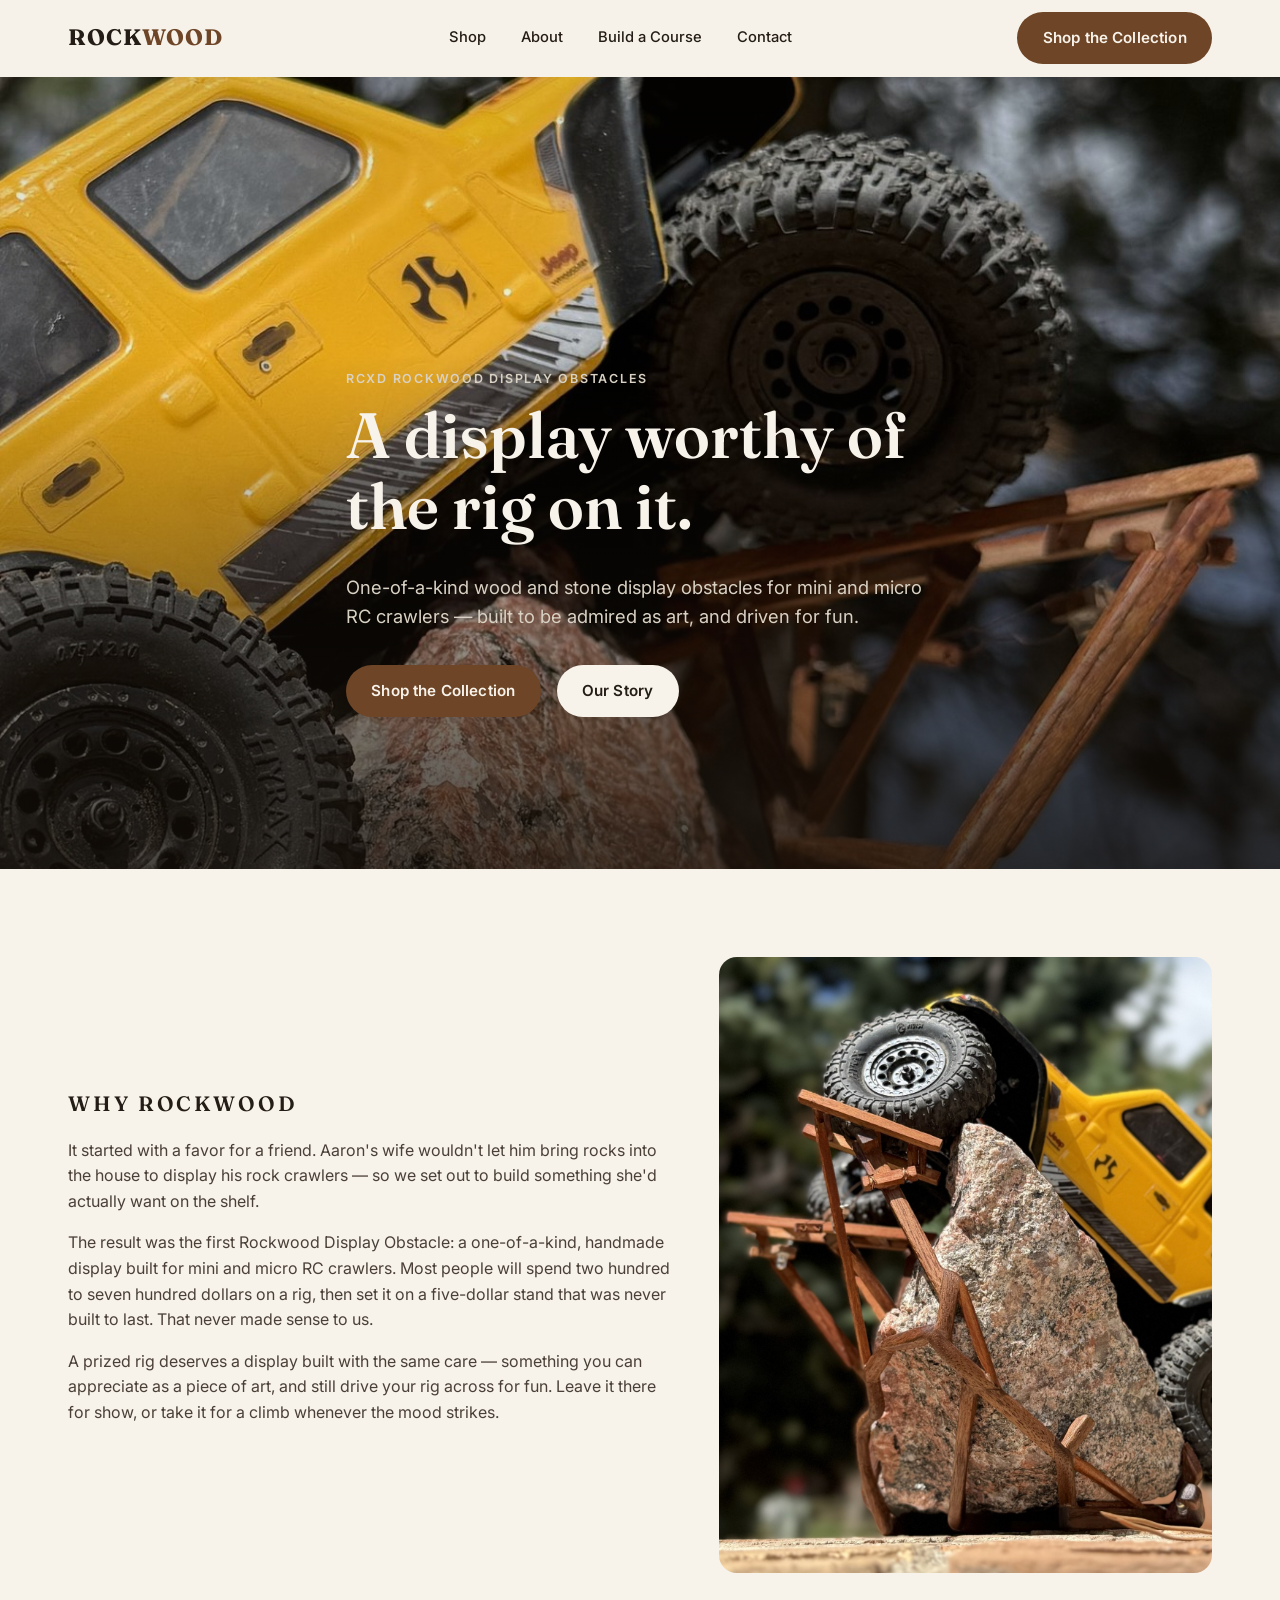
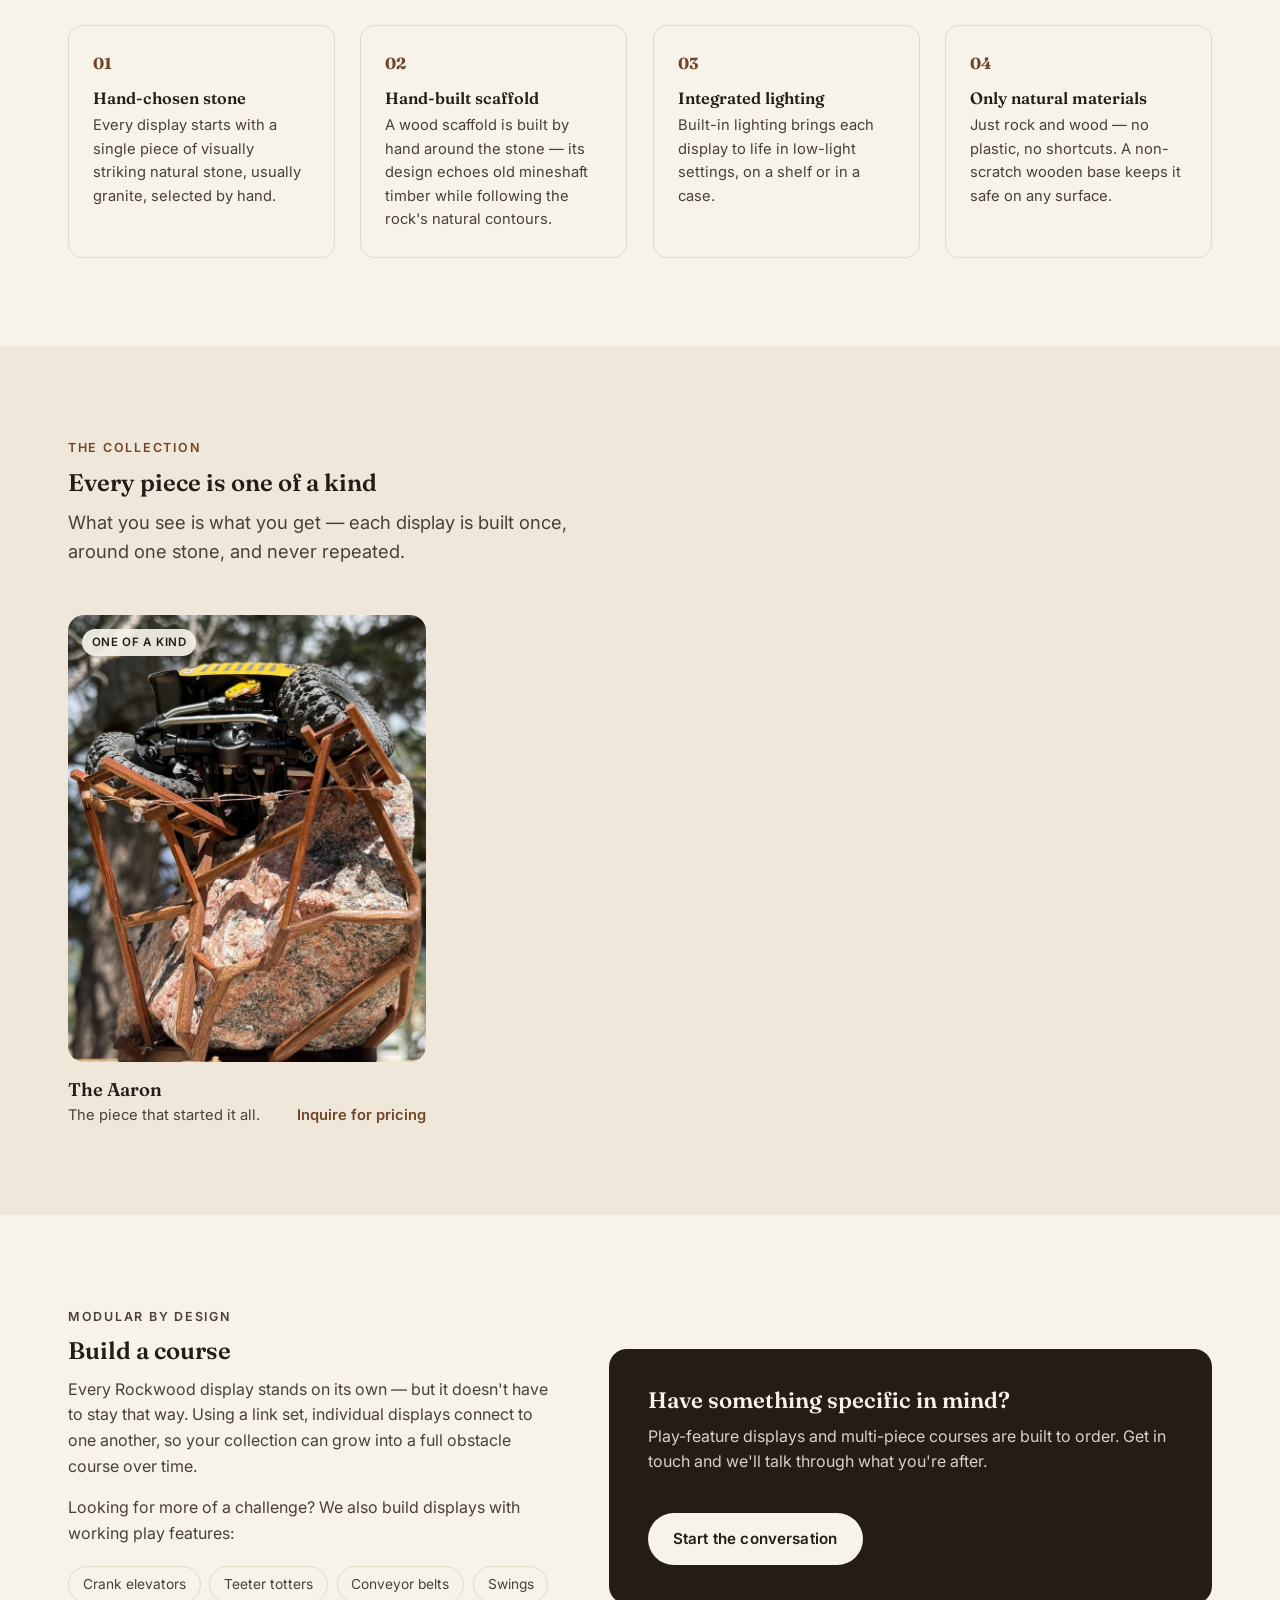
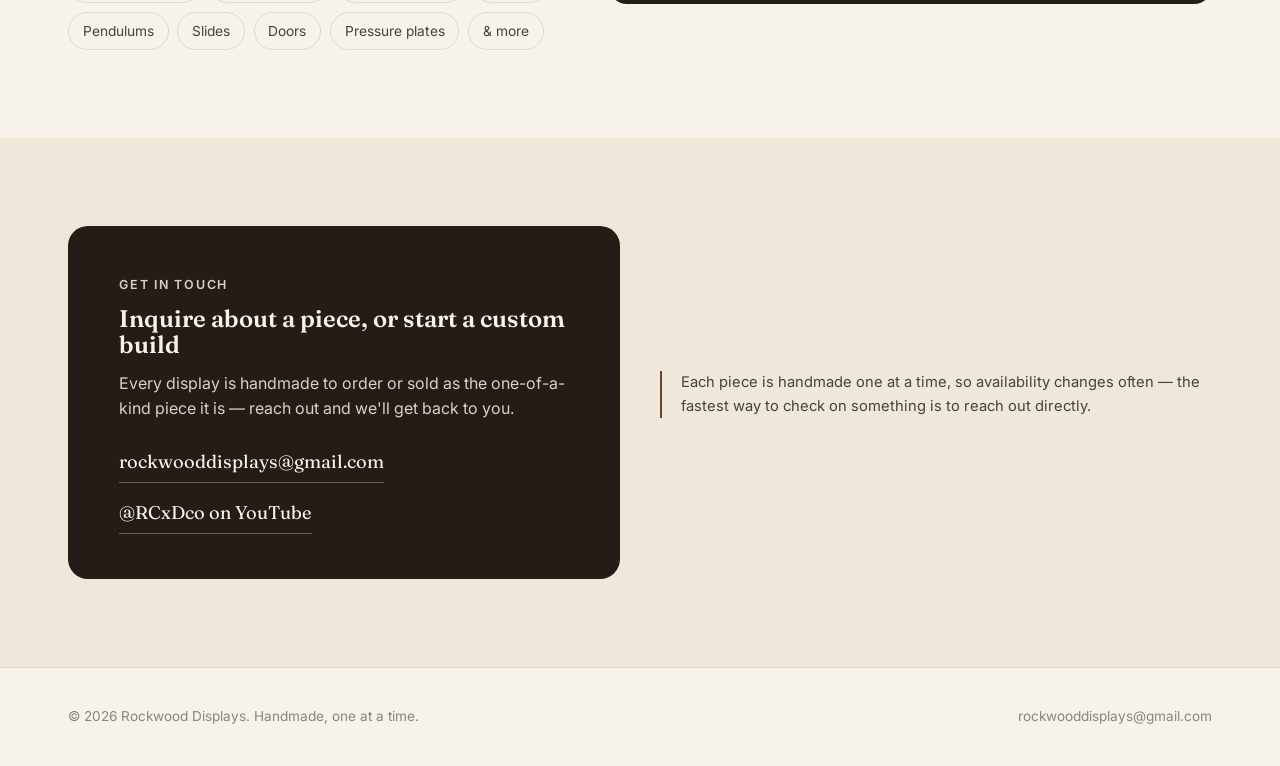
==== index.html @ 47c2f354 "Update contact email to rockwooddisplays@gmail.com" ====
<!doctype html>
<html lang="en">
<head>
<meta charset="UTF-8">
<meta name="viewport" content="width=device-width, initial-scale=1">
<title>Rockwood Displays — Handmade Display Obstacles for RC Crawlers</title>
<meta name="description" content="One-of-a-kind, handmade wood-and-stone display obstacles for mini and micro RC crawlers. Built to be admired as art, and driven for fun.">

<link rel="icon" href="images/favicon-32.png" sizes="32x32">
<link rel="apple-touch-icon" href="images/apple-touch-icon.png">

<link rel="preconnect" href="https://fonts.googleapis.com">
<link rel="preconnect" href="https://fonts.gstatic.com" crossorigin>
<link href="https://fonts.googleapis.com/css2?family=Fraunces:ital,opsz,wght@0,9..144,500;0,9..144,600;0,9..144,700;1,9..144,500&family=Inter:wght@400;500;600&display=swap" rel="stylesheet">

<link rel="stylesheet" href="css/styles.css">

<meta property="og:title" content="Rockwood Displays">
<meta property="og:description" content="Handmade, one-of-a-kind display obstacles for mini and micro RC crawlers.">
<meta property="og:image" content="images/products/the-aaron/the-aaron-01.jpg">
<meta property="og:type" content="website">
</head>
<body>

<header class="site-header">
  <div class="wrap nav">
    <a class="logo" href="index.html">ROCK<span>WOOD</span></a>
    <nav>
      <ul class="nav-links">
        <li><a href="#shop">Shop</a></li>
        <li><a href="#about">About</a></li>
        <li><a href="#course">Build a Course</a></li>
        <li><a href="#contact">Contact</a></li>
      </ul>
    </nav>
    <a class="btn btn-primary nav-cta" href="#shop">Shop the Collection</a>
    <button class="nav-toggle" aria-label="Toggle menu" aria-expanded="false">
      <svg width="24" height="24" viewBox="0 0 24 24" fill="none" stroke="currentColor" stroke-width="2" stroke-linecap="round"><line x1="3" y1="6" x2="21" y2="6"/><line x1="3" y1="12" x2="21" y2="12"/><line x1="3" y1="18" x2="21" y2="18"/></svg>
    </button>
  </div>
</header>

<main>

  <!-- ================= HERO ================= -->
  <section class="hero">
    <div class="hero-media">
      <img src="images/products/the-aaron/the-aaron-02.jpg" alt="A Rockwood display: a hand-built wooden scaffold set around natural stone, with an RC crawler climbing across it">
    </div>
    <div class="hero-content wrap">
      <p class="eyebrow">RCxD Rockwood Display Obstacles</p>
      <h1>A display worthy of the rig on it.</h1>
      <p class="lede">One-of-a-kind wood and stone display obstacles for mini and micro RC crawlers — built to be admired as art, and driven for fun.</p>
      <div class="hero-actions">
        <a class="btn btn-primary" href="#shop">Shop the Collection</a>
        <a class="btn btn-light" href="#about">Our Story</a>
      </div>
    </div>
  </section>

  <!-- ================= ABOUT ================= -->
  <section id="about">
    <div class="wrap">
      <div class="about-grid">
        <div class="about-copy">
          <p class="eyebrow">Why Rockwood</p>
          <p>It started with a favor for a friend. Aaron's wife wouldn't let him bring rocks into the house to display his rock crawlers — so we set out to build something she'd actually want on the shelf.</p>
          <p>The result was the first Rockwood Display Obstacle: a one-of-a-kind, handmade display built for mini and micro RC crawlers. Most people will spend two hundred to seven hundred dollars on a rig, then set it on a five-dollar stand that was never built to last. That never made sense to us.</p>
          <p>A prized rig deserves a display built with the same care — something you can appreciate as a piece of art, and still drive your rig across for fun. Leave it there for show, or take it for a climb whenever the mood strikes.</p>
        </div>
        <div class="about-media">
          <img src="images/products/the-aaron/the-aaron-03.jpg" alt="Close detail of a Rockwood display's hand-built wooden scaffold around a natural granite stone">
        </div>
      </div>

      <div class="features">
        <div class="feature-card">
          <div class="num">01</div>
          <h4>Hand-chosen stone</h4>
          <p>Every display starts with a single piece of visually striking natural stone, usually granite, selected by hand.</p>
        </div>
        <div class="feature-card">
          <div class="num">02</div>
          <h4>Hand-built scaffold</h4>
          <p>A wood scaffold is built by hand around the stone — its design echoes old mineshaft timber while following the rock's natural contours.</p>
        </div>
        <div class="feature-card">
          <div class="num">03</div>
          <h4>Integrated lighting</h4>
          <p>Built-in lighting brings each display to life in low-light settings, on a shelf or in a case.</p>
        </div>
        <div class="feature-card">
          <div class="num">04</div>
          <h4>Only natural materials</h4>
          <p>Just rock and wood — no plastic, no shortcuts. A non-scratch wooden base keeps it safe on any surface.</p>
        </div>
      </div>
    </div>
  </section>

  <!-- ================= SHOP ================= -->
  <section id="shop" class="section-alt">
    <div class="wrap">
      <div class="section-head">
        <p class="eyebrow">The Collection</p>
        <h2>Every piece is one of a kind</h2>
        <p class="lede">What you see is what you get — each display is built once, around one stone, and never repeated.</p>
      </div>
      <div class="shop-grid" data-shop-grid>
        <!-- rendered by js/main.js from js/products.js -->
      </div>
    </div>
  </section>

  <!-- ================= BUILD A COURSE ================= -->
  <section id="course">
    <div class="wrap">
      <div class="course">
        <div class="course-copy">
          <p class="eyebrow">Modular by Design</p>
          <h2>Build a course</h2>
          <p>Every Rockwood display stands on its own — but it doesn't have to stay that way. Using a link set, individual displays connect to one another, so your collection can grow into a full obstacle course over time.</p>
          <p>Looking for more of a challenge? We also build displays with working play features:</p>
          <ul class="playfeatures-list">
            <li>Crank elevators</li>
            <li>Teeter totters</li>
            <li>Conveyor belts</li>
            <li>Swings</li>
            <li>Pendulums</li>
            <li>Slides</li>
            <li>Doors</li>
            <li>Pressure plates</li>
            <li>&amp; more</li>
          </ul>
        </div>
        <div class="course-card">
          <h3>Have something specific in mind?</h3>
          <p>Play-feature displays and multi-piece courses are built to order. Get in touch and we'll talk through what you're after.</p>
          <a class="btn btn-light" style="margin-top:1.4rem;" href="#contact">Start the conversation</a>
        </div>
      </div>
    </div>
  </section>

  <!-- ================= CONTACT ================= -->
  <section id="contact" class="section-alt">
    <div class="wrap">
      <div class="contact">
        <div class="contact-panel">
          <p class="eyebrow" style="color:var(--stone-light);">Get in Touch</p>
          <h2>Inquire about a piece, or start a custom build</h2>
          <p>Every display is handmade to order or sold as the one-of-a-kind piece it is — reach out and we'll get back to you.</p>
          <div class="contact-links">
            <a href="mailto:rockwooddisplays@gmail.com">rockwooddisplays@gmail.com</a>
            <a href="https://www.youtube.com/@RCxDco" target="_blank" rel="noopener">@RCxDco on YouTube</a>
          </div>
        </div>
        <p class="contact-note">Each piece is handmade one at a time, so availability changes often — the fastest way to check on something is to reach out directly.</p>
      </div>
    </div>
  </section>

</main>

<footer class="site-footer">
  <div class="wrap" style="display:flex; flex-wrap:wrap; gap:1rem; justify-content:space-between; width:100%;">
    <span>&copy; <span id="year"></span> Rockwood Displays. Handmade, one at a time.</span>
    <span><a href="mailto:rockwooddisplays@gmail.com">rockwooddisplays@gmail.com</a></span>
  </div>
</footer>

<script src="js/products.js"></script>
<script src="js/main.js"></script>
<script>document.getElementById("year").textContent = new Date().getFullYear();</script>
</body>
</html>
---- css/styles.css ----
/* ==========================================================================
   Rockwood Displays — stylesheet
   Palette: warm cream / walnut brown / stone grey, echoing the rock + wood
   materials in the product itself.
   ========================================================================== */

:root {
  --cream:        #f7f2ea;
  --cream-deep:   #efe7d9;
  --ink:          #241d17;
  --ink-soft:     #4a4038;
  --walnut:       #6e4526;
  --walnut-dark:  #4f3119;
  --stone:        #8c8578;
  --stone-light:  #d9d2c4;
  --line:         #e2d9c8;

  --font-display: "Fraunces", Georgia, "Times New Roman", serif;
  --font-body: "Inter", -apple-system, BlinkMacSystemFont, "Segoe UI", sans-serif;

  --max-width: 1240px;
  --gutter: clamp(1.25rem, 4vw, 3rem);
}

* { box-sizing: border-box; }

html { scroll-behavior: smooth; }

body {
  margin: 0;
  background: var(--cream);
  color: var(--ink);
  font-family: var(--font-body);
  font-size: 16px;
  line-height: 1.6;
  -webkit-font-smoothing: antialiased;
}

img { max-width: 100%; display: block; }

a { color: inherit; text-decoration: none; }

.wrap {
  max-width: var(--max-width);
  margin: 0 auto;
  padding-left: var(--gutter);
  padding-right: var(--gutter);
}

h1, h2, h3, h4 {
  font-family: var(--font-display);
  font-weight: 600;
  line-height: 1.1;
  margin: 0 0 .5em;
  color: var(--ink);
}

p { margin: 0 0 1em; }

.eyebrow {
  display: inline-block;
  font-size: .78rem;
  letter-spacing: .14em;
  text-transform: uppercase;
  color: var(--walnut);
  font-weight: 600;
  margin-bottom: .9em;
}

.lede {
  font-size: 1.15rem;
  color: var(--ink-soft);
  max-width: 46ch;
}

/* ---------- buttons ---------- */

.btn {
  display: inline-flex;
  align-items: center;
  gap: .5em;
  padding: .85em 1.6em;
  border-radius: 999px;
  font-family: var(--font-body);
  font-weight: 600;
  font-size: .95rem;
  letter-spacing: .01em;
  border: 1px solid transparent;
  cursor: pointer;
  transition: background .2s ease, color .2s ease, border-color .2s ease, transform .15s ease;
}

.btn-primary {
  background: var(--walnut);
  color: var(--cream);
}
.btn-primary:hover { background: var(--walnut-dark); transform: translateY(-1px); }

.btn-outline {
  background: transparent;
  color: var(--ink);
  border-color: var(--ink);
}
.btn-outline:hover { background: var(--ink); color: var(--cream); }

.btn-light {
  background: var(--cream);
  color: var(--ink);
}
.btn-light:hover { background: var(--cream-deep); }

/* ---------- header / nav ---------- */

.site-header {
  position: sticky;
  top: 0;
  z-index: 50;
  background: rgba(247, 242, 234, .82);
  backdrop-filter: saturate(140%) blur(10px);
  border-bottom: 1px solid transparent;
  transition: border-color .25s ease, background .25s ease;
}
.site-header.is-scrolled {
  border-bottom-color: var(--line);
  background: rgba(247, 242, 234, .96);
}

.nav {
  display: flex;
  align-items: center;
  justify-content: space-between;
  height: 76px;
}

.logo {
  font-family: var(--font-display);
  font-weight: 700;
  font-size: 1.4rem;
  letter-spacing: .04em;
  color: var(--ink);
}
.logo span { color: var(--walnut); }

.nav-links {
  display: flex;
  gap: 2.2rem;
  list-style: none;
  margin: 0;
  padding: 0;
  font-size: .92rem;
  font-weight: 500;
}
.nav-links a {
  position: relative;
  padding: .3em 0;
}
.nav-links a::after {
  content: "";
  position: absolute;
  left: 0; right: 0; bottom: -2px;
  height: 1px;
  background: var(--walnut);
  transform: scaleX(0);
  transform-origin: left;
  transition: transform .2s ease;
}
.nav-links a:hover::after { transform: scaleX(1); }

.nav-cta { display: none; }
@media (min-width: 700px) {
  .nav-cta { display: inline-flex; }
}

.nav-toggle {
  display: inline-flex;
  background: none;
  border: none;
  cursor: pointer;
  padding: .4em;
}
@media (min-width: 700px) {
  .nav-toggle { display: none; }
  .nav-links { display: flex !important; }
}
.nav-links { display: none; }
@media (min-width: 700px) { .nav-links { display: flex; } }
.nav-links.is-open { display: flex; }
@media (max-width: 699px) {
  .nav-links.is-open {
    position: absolute;
    top: 76px; left: 0; right: 0;
    flex-direction: column;
    background: var(--cream);
    border-bottom: 1px solid var(--line);
    padding: 1.2rem var(--gutter) 1.6rem;
    gap: 1.1rem;
  }
}

/* ---------- hero ---------- */

.hero {
  position: relative;
  min-height: 88vh;
  display: flex;
  align-items: flex-end;
  overflow: hidden;
  background: var(--ink);
}
.hero-media {
  position: absolute;
  inset: 0;
}
.hero-media img {
  width: 100%;
  height: 100%;
  object-fit: cover;
  object-position: 62% 30%;
}
.hero-media::after {
  content: "";
  position: absolute;
  inset: 0;
  background: linear-gradient(180deg, rgba(20,14,8,.15) 0%, rgba(20,14,8,.05) 35%, rgba(20,14,8,.78) 100%);
}
.hero-content {
  position: relative;
  color: var(--cream);
  padding: 3.5rem var(--gutter) 4rem;
  max-width: 780px;
}
.hero-content .eyebrow { color: var(--stone-light); }
.hero h1 {
  color: var(--cream);
  font-size: clamp(2.4rem, 5.5vw, 4rem);
  max-width: 14ch;
}
.hero .lede {
  color: var(--stone-light);
  font-size: 1.15rem;
  max-width: 48ch;
  margin-bottom: 1.8em;
}
.hero-actions { display: flex; gap: 1rem; flex-wrap: wrap; }

/* ---------- section rhythm ---------- */

section { padding: 5.5rem 0; }
.section-head {
  max-width: 640px;
  margin-bottom: 3rem;
}
.section-head.center { margin-left: auto; margin-right: auto; text-align: center; }

.section-alt { background: var(--cream-deep); }

/* ---------- about ---------- */

.about-grid {
  display: grid;
  gap: 3rem;
  grid-template-columns: 1fr;
}
@media (min-width: 860px) {
  .about-grid { grid-template-columns: 1.1fr .9fr; align-items: center; }
}
.about-copy .lede { font-size: 1.05rem; max-width: 52ch; color: var(--ink-soft); }
.about-copy p { color: var(--ink-soft); }
.about-copy p:first-of-type {
  font-family: var(--font-display);
  font-size: 1.3rem;
  color: var(--ink);
  line-height: 1.45;
}

.about-media {
  aspect-ratio: 4 / 5;
  border-radius: 18px;
  overflow: hidden;
  background: var(--stone-light);
}
.about-media img { width: 100%; height: 100%; object-fit: cover; }

/* feature grid */
.features {
  display: grid;
  gap: 1.6rem;
  grid-template-columns: repeat(2, 1fr);
  margin-top: 3.2rem;
}
@media (min-width: 700px) { .features { grid-template-columns: repeat(4, 1fr); } }

.feature-card {
  background: var(--cream);
  border: 1px solid var(--line);
  border-radius: 14px;
  padding: 1.6rem 1.5rem;
}
.feature-card .num {
  font-family: var(--font-display);
  color: var(--walnut);
  font-size: 1rem;
  font-weight: 700;
  margin-bottom: .8em;
}
.feature-card h4 { font-size: 1.02rem; margin-bottom: .4em; }
.feature-card p { color: var(--ink-soft); font-size: .92rem; margin: 0; }

/* ---------- course / modularity ---------- */

.course {
  display: grid;
  gap: 3rem;
  grid-template-columns: 1fr;
  align-items: center;
}
@media (min-width: 860px) { .course { grid-template-columns: .9fr 1.1fr; } }
.course-copy p { color: var(--ink-soft); }

.playfeatures-list {
  list-style: none;
  margin: 1.2rem 0 0;
  padding: 0;
  display: flex;
  flex-wrap: wrap;
  gap: .55rem;
}
.playfeatures-list li {
  border: 1px solid var(--line);
  background: var(--cream);
  padding: .5em 1em;
  border-radius: 999px;
  font-size: .86rem;
  color: var(--ink-soft);
}

.course-card {
  background: var(--ink);
  color: var(--cream);
  border-radius: 18px;
  padding: 2.4rem;
}
.course-card h3 { color: var(--cream); font-size: 1.4rem; }
.course-card p { color: var(--stone-light); }

/* ---------- shop grid ---------- */

.shop-grid {
  display: grid;
  gap: 2.2rem;
  grid-template-columns: 1fr;
}
@media (min-width: 620px) { .shop-grid { grid-template-columns: repeat(2, 1fr); } }
@media (min-width: 980px) { .shop-grid { grid-template-columns: repeat(3, 1fr); } }

.product-card {
  display: block;
  group: card;
}
.product-card .thumb {
  aspect-ratio: 4 / 5;
  border-radius: 16px;
  overflow: hidden;
  background: var(--stone-light);
  margin-bottom: 1.1rem;
  position: relative;
}
.product-card .thumb img {
  width: 100%;
  height: 100%;
  object-fit: cover;
  transition: transform .5s ease;
}
.product-card:hover .thumb img { transform: scale(1.045); }
.product-card .badge {
  position: absolute;
  top: .9rem; left: .9rem;
  background: rgba(247,242,234,.92);
  color: var(--ink);
  font-size: .72rem;
  letter-spacing: .06em;
  text-transform: uppercase;
  font-weight: 600;
  padding: .35em .8em;
  border-radius: 999px;
}
.product-card h3 {
  font-size: 1.15rem;
  margin-bottom: .2em;
}
.product-card .meta {
  display: flex;
  justify-content: space-between;
  align-items: baseline;
  color: var(--ink-soft);
  font-size: .92rem;
}
.product-card .price { color: var(--walnut); font-weight: 600; }

.shop-empty {
  border: 1px dashed var(--line);
  border-radius: 16px;
  padding: 3rem;
  text-align: center;
  color: var(--ink-soft);
}

/* ---------- contact ---------- */

.contact {
  display: grid;
  gap: 2.5rem;
  grid-template-columns: 1fr;
}
@media (min-width: 780px) { .contact { grid-template-columns: 1fr 1fr; } }
.contact-panel {
  background: var(--ink);
  color: var(--cream);
  border-radius: 20px;
  padding: 2.8rem clamp(1.6rem, 4vw, 3.2rem);
}
.contact-panel h2 { color: var(--cream); }
.contact-panel p { color: var(--stone-light); }
.contact-links { display: flex; flex-direction: column; gap: .9rem; margin-top: 1.6rem; }
.contact-links a {
  font-family: var(--font-display);
  font-size: 1.15rem;
  border-bottom: 1px solid rgba(247,242,234,.3);
  padding-bottom: .3em;
  width: fit-content;
}
.contact-links a:hover { border-color: var(--cream); }

.contact-note {
  align-self: center;
  color: var(--ink-soft);
  font-size: .92rem;
  border-left: 2px solid var(--walnut);
  padding-left: 1.2rem;
}

/* ---------- footer ---------- */

.site-footer {
  border-top: 1px solid var(--line);
  padding: 2.4rem 0;
  font-size: .85rem;
  color: var(--stone);
  display: flex;
  flex-wrap: wrap;
  gap: 1rem;
  justify-content: space-between;
  align-items: center;
}
.site-footer a:hover { color: var(--walnut); }

/* ---------- product detail page ---------- */

.breadcrumb {
  padding-top: 2.2rem;
  font-size: .88rem;
  color: var(--stone);
}
.breadcrumb a:hover { color: var(--walnut); }

.product-detail {
  display: grid;
  gap: 3rem;
  grid-template-columns: 1fr;
  padding-top: 2rem;
}
@media (min-width: 900px) {
  .product-detail { grid-template-columns: 1.15fr 1fr; align-items: start; }
}

.gallery-main {
  aspect-ratio: 4 / 5;
  border-radius: 18px;
  overflow: hidden;
  background: var(--stone-light);
}
.gallery-main img { width: 100%; height: 100%; object-fit: cover; }

.gallery-thumbs {
  display: flex;
  gap: .8rem;
  margin-top: .9rem;
}
.gallery-thumbs button {
  padding: 0;
  border: 2px solid transparent;
  border-radius: 10px;
  overflow: hidden;
  width: 84px;
  height: 84px;
  cursor: pointer;
  background: var(--stone-light);
}
.gallery-thumbs button.is-active { border-color: var(--walnut); }
.gallery-thumbs img { width: 100%; height: 100%; object-fit: cover; }

.product-info .badge-row {
  display: flex;
  gap: .6rem;
  margin-bottom: 1rem;
}
.pill {
  font-size: .74rem;
  text-transform: uppercase;
  letter-spacing: .08em;
  font-weight: 600;
  padding: .4em .8em;
  border-radius: 999px;
  border: 1px solid var(--line);
  color: var(--ink-soft);
}
.product-info h1 { font-size: clamp(1.9rem, 3.4vw, 2.6rem); }
.product-info .price {
  font-size: 1.2rem;
  color: var(--walnut);
  font-weight: 600;
  margin-bottom: 1.4rem;
}
.product-info .desc p { color: var(--ink-soft); }

.specs {
  margin: 1.8rem 0;
  border-top: 1px solid var(--line);
}
.specs .row {
  display: flex;
  justify-content: space-between;
  gap: 1rem;
  padding: .85em 0;
  border-bottom: 1px solid var(--line);
  font-size: .93rem;
}
.specs .row dt { color: var(--stone); font-weight: 500; }
.specs .row dd { margin: 0; text-align: right; color: var(--ink-soft); max-width: 60%; }

.product-actions { display: flex; gap: 1rem; flex-wrap: wrap; margin-top: .5rem; }

.not-found {
  padding: 6rem 0;
  text-align: center;
}
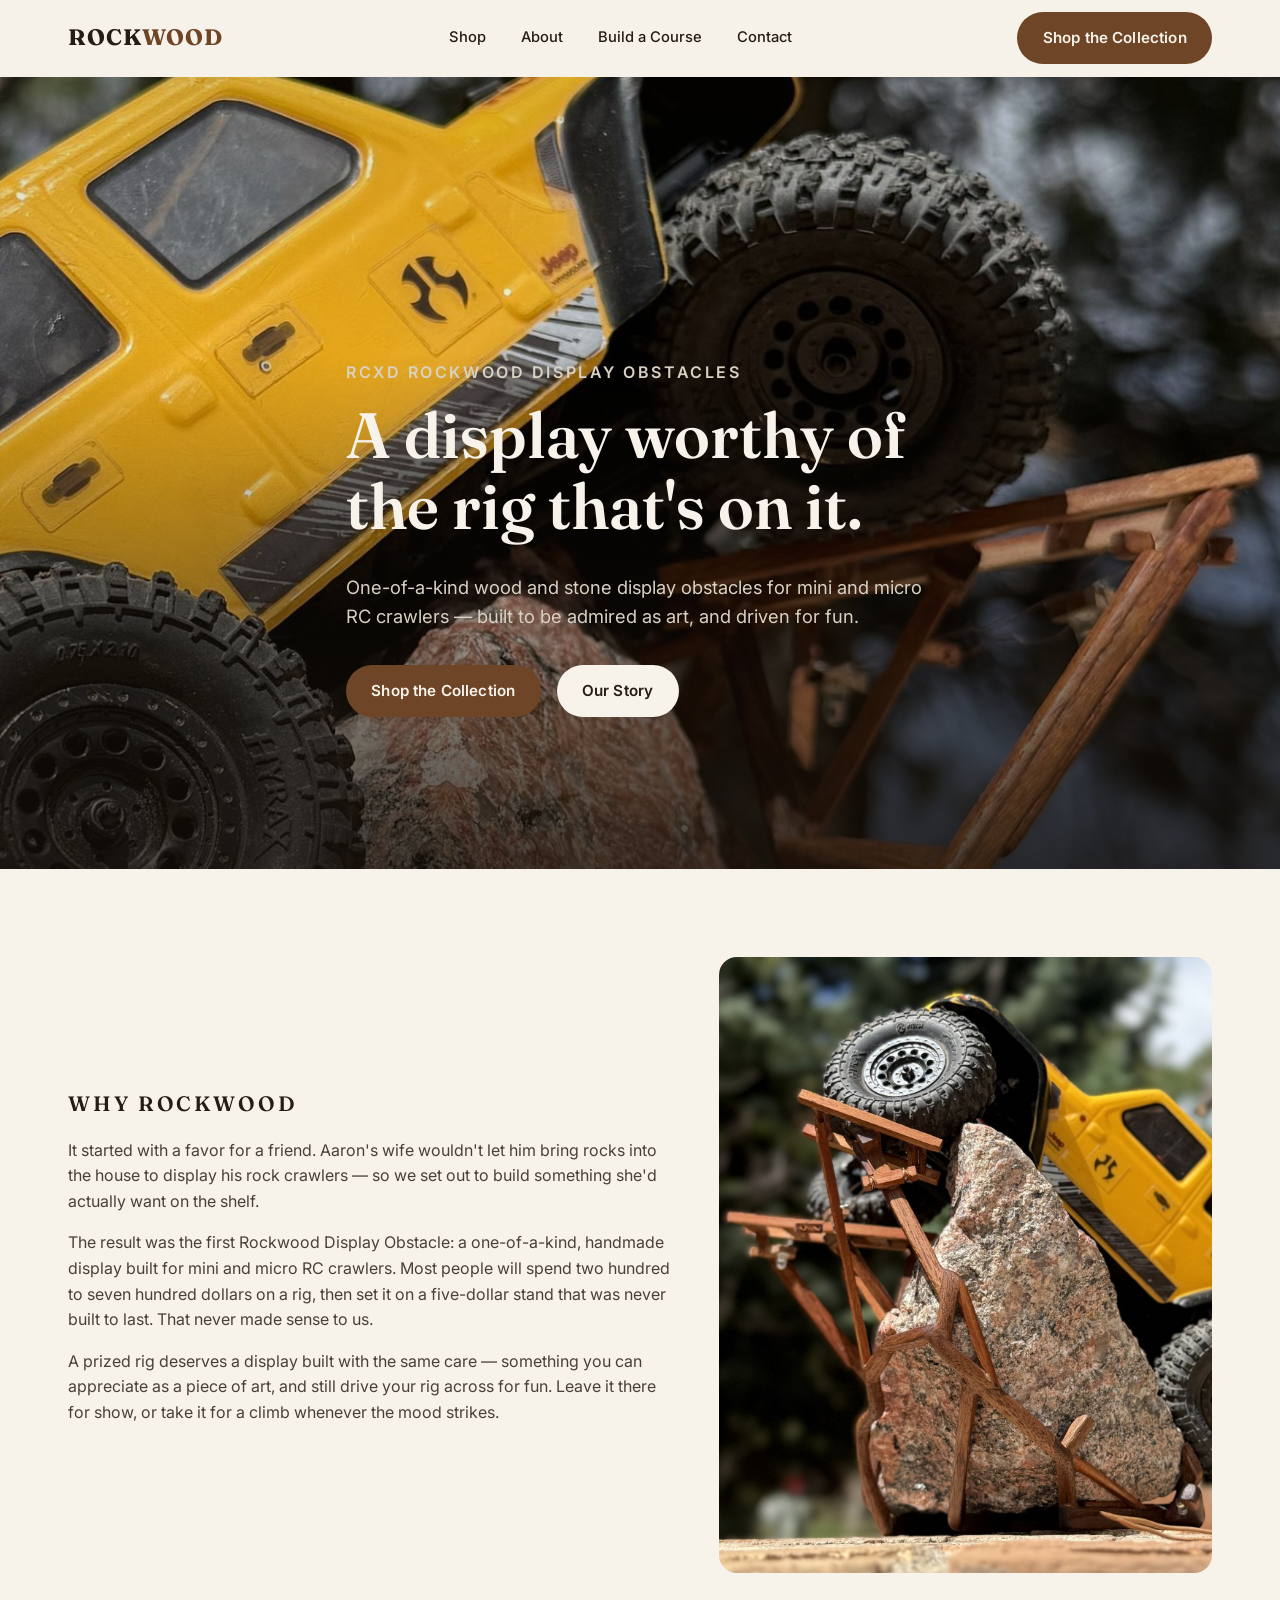
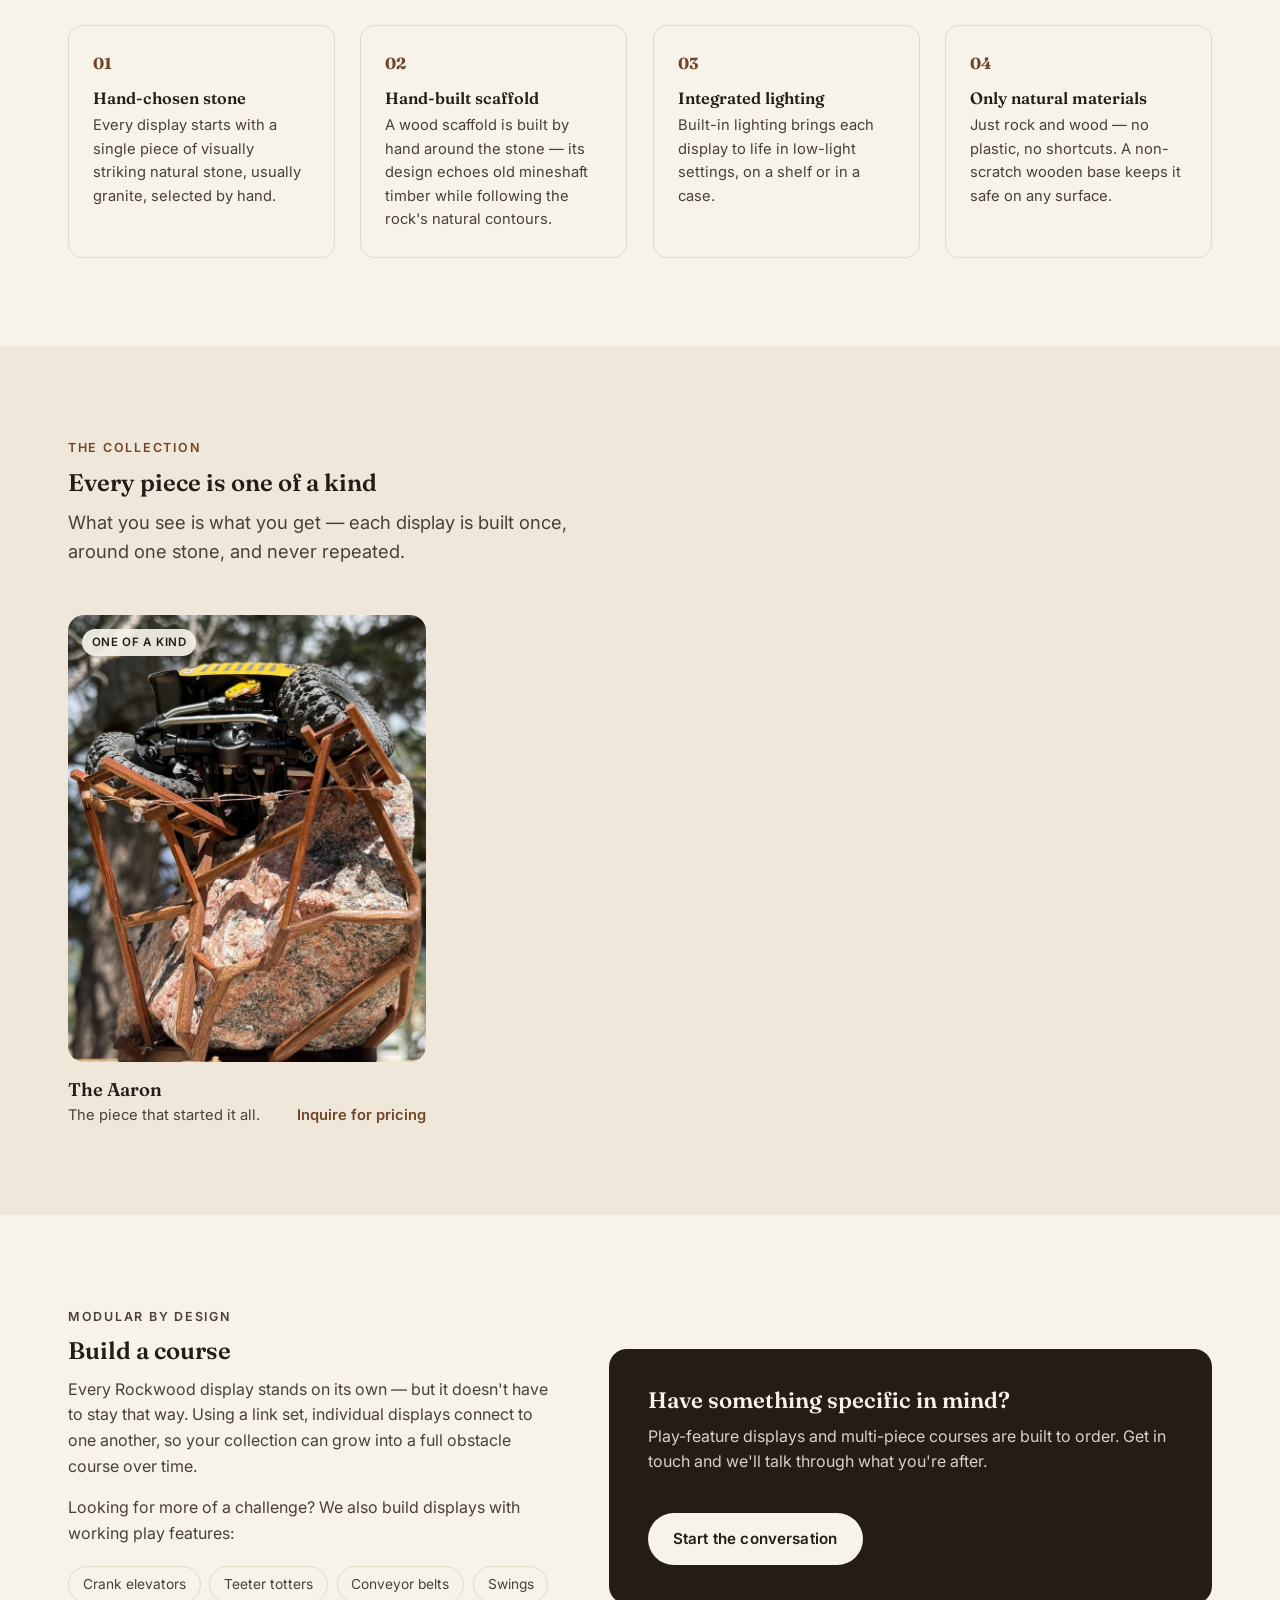
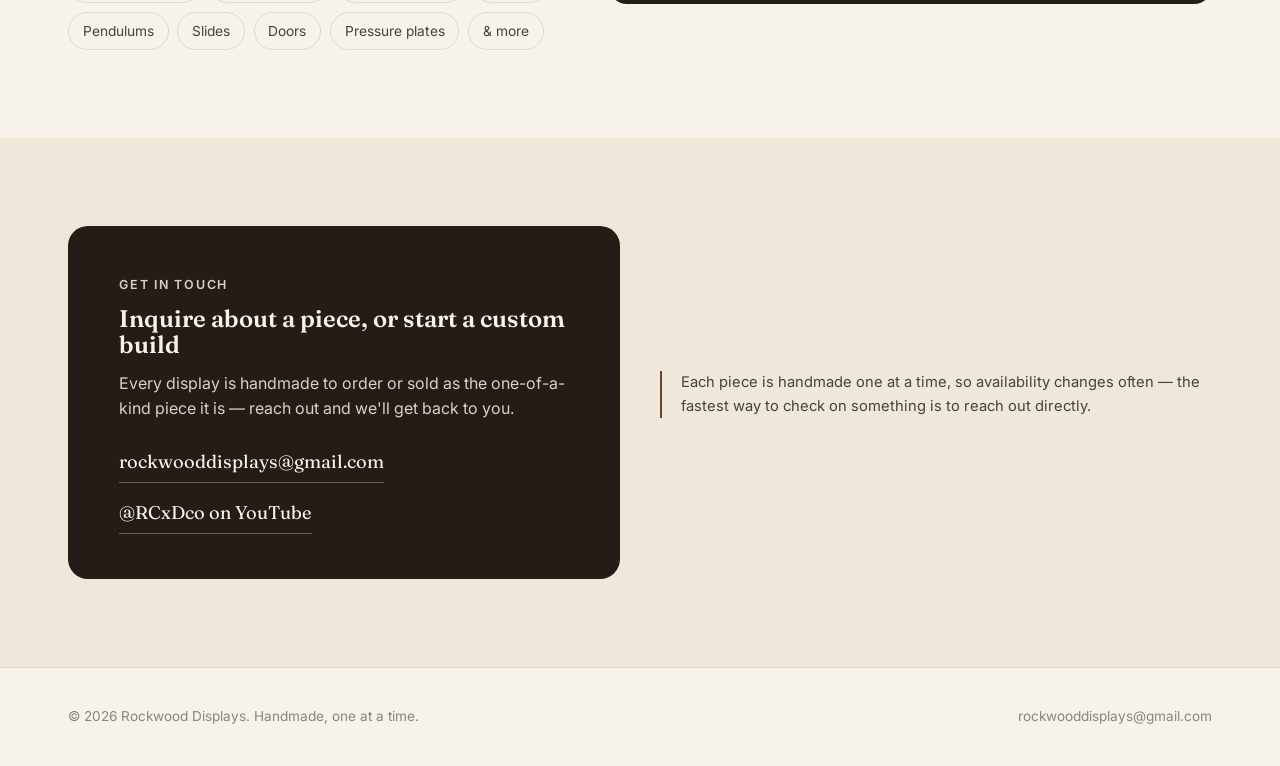
==== commit 7736fcd4: "Tweak hero copy and enlarge hero eyebrow text Co-Authored-By: Claude Sonnet 5 <noreply@anthropic.com" ====
--- a/index.html
+++ b/index.html
@@ -49,7 +49,7 @@
     </div>
     <div class="hero-content wrap">
       <p class="eyebrow">RCxD Rockwood Display Obstacles</p>
-      <h1>A display worthy of the rig on it.</h1>
+      <h1>A display worthy of the rig that's on it.</h1>
       <p class="lede">One-of-a-kind wood and stone display obstacles for mini and micro RC crawlers — built to be admired as art, and driven for fun.</p>
       <div class="hero-actions">
         <a class="btn btn-primary" href="#shop">Shop the Collection</a>
--- a/css/styles.css
+++ b/css/styles.css
@@ -229,7 +229,7 @@
   padding: 3.5rem var(--gutter) 4rem;
   max-width: 780px;
 }
-.hero-content .eyebrow { color: var(--stone-light); }
+.hero-content .eyebrow { color: var(--stone-light); font-size: 1rem; letter-spacing: .16em; }
 .hero h1 {
   color: var(--cream);
   font-size: clamp(2.4rem, 5.5vw, 4rem);
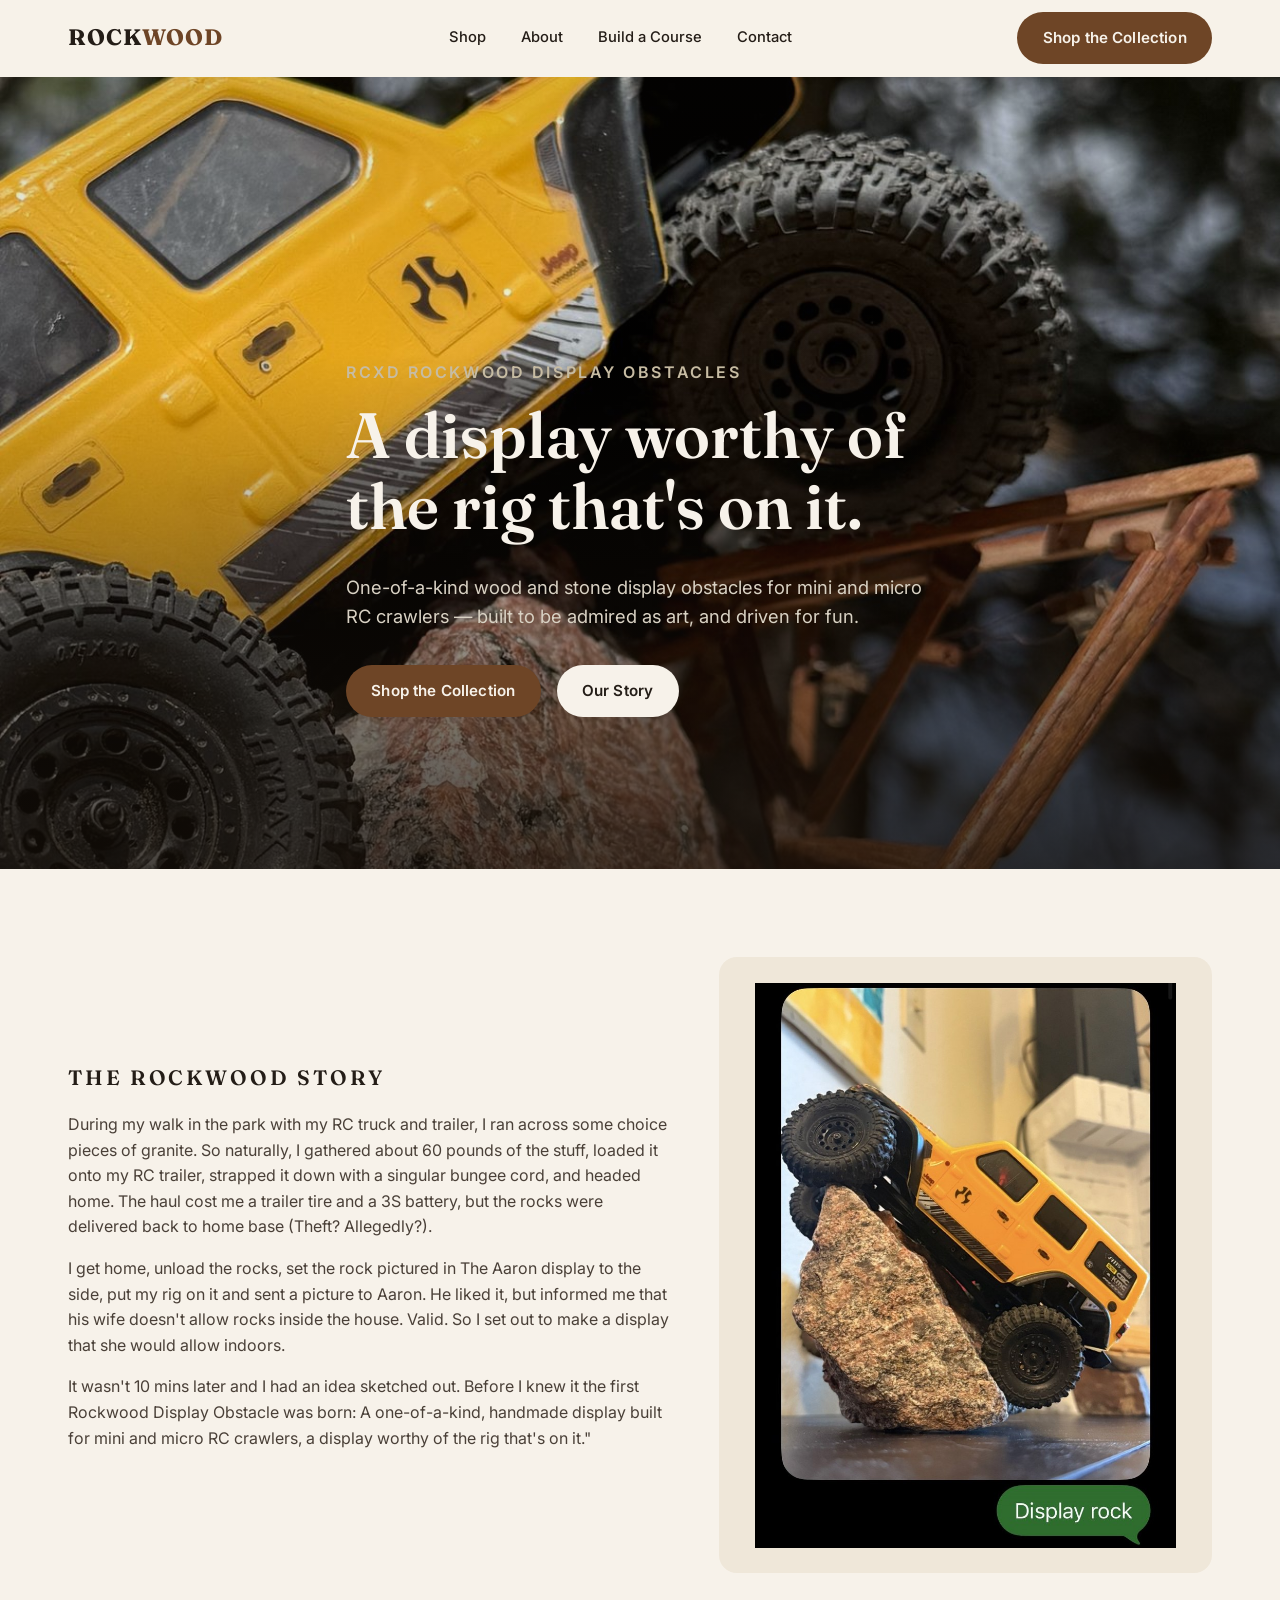
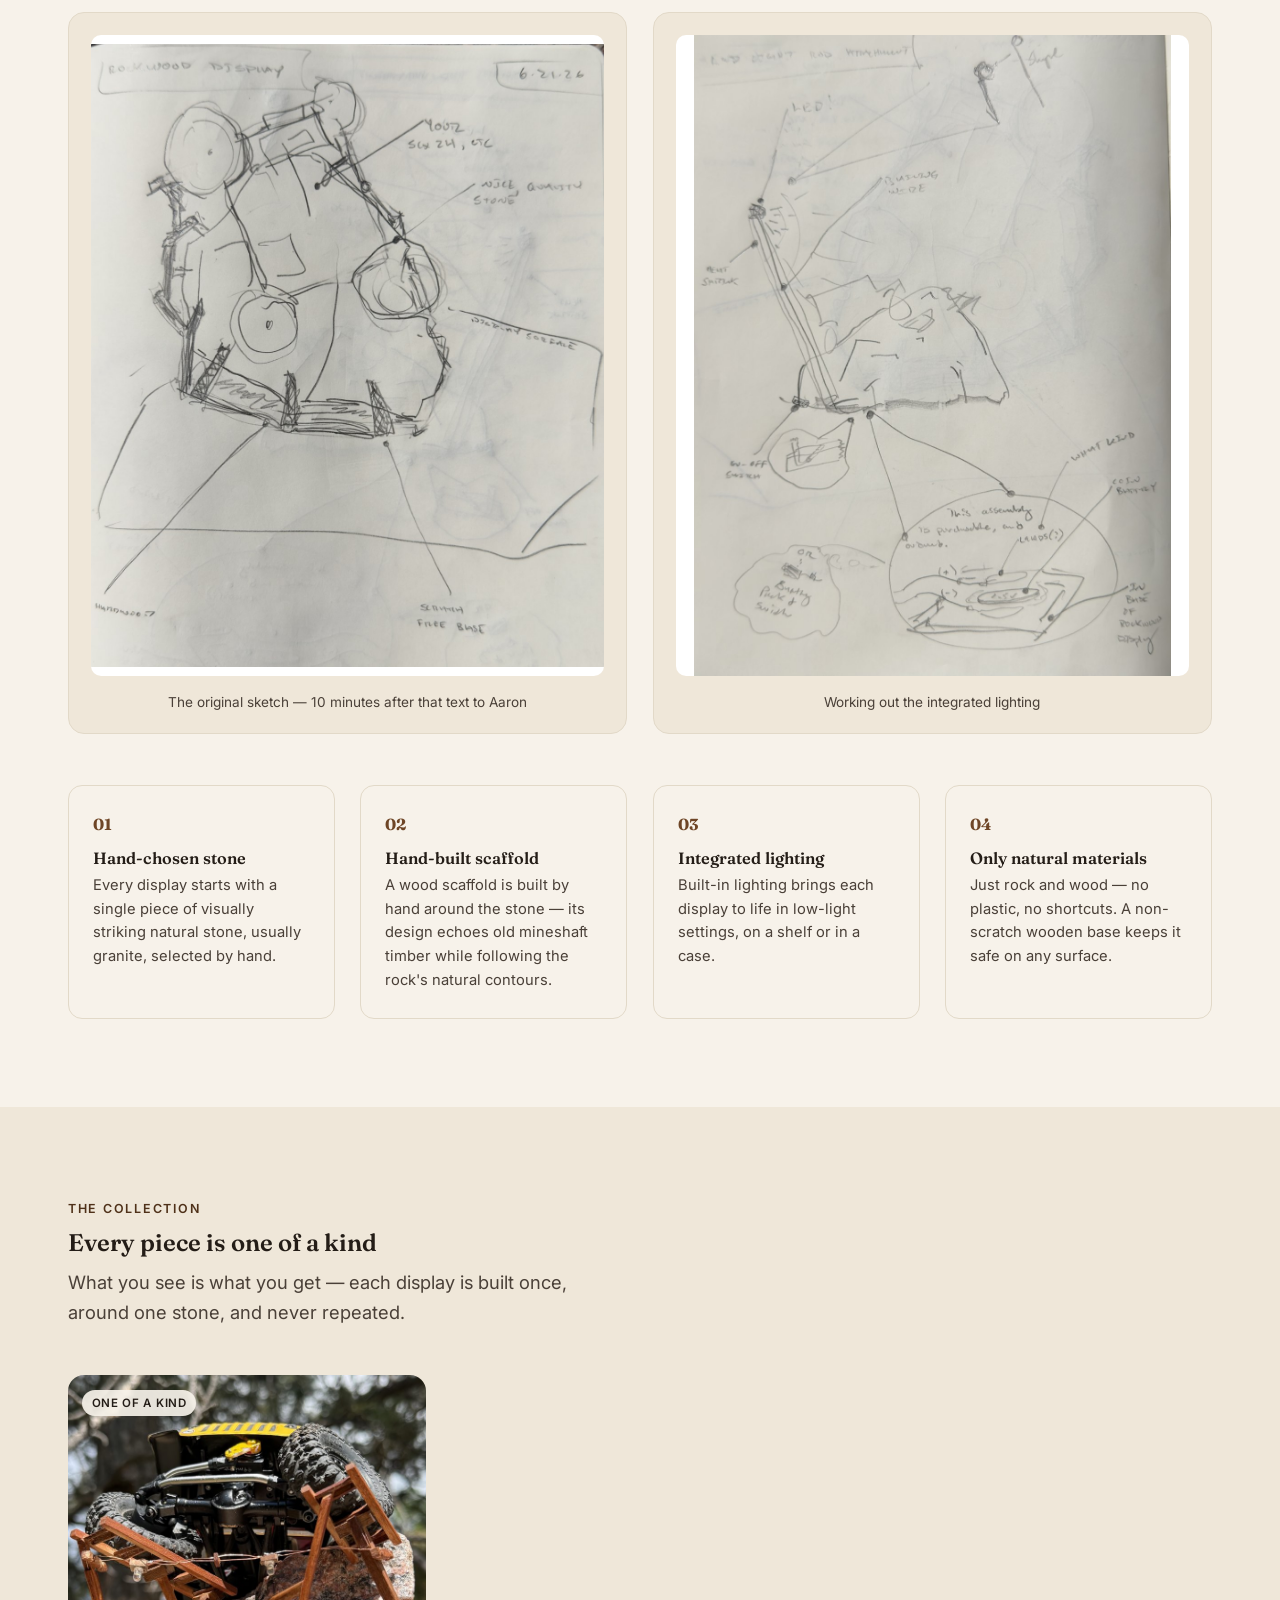
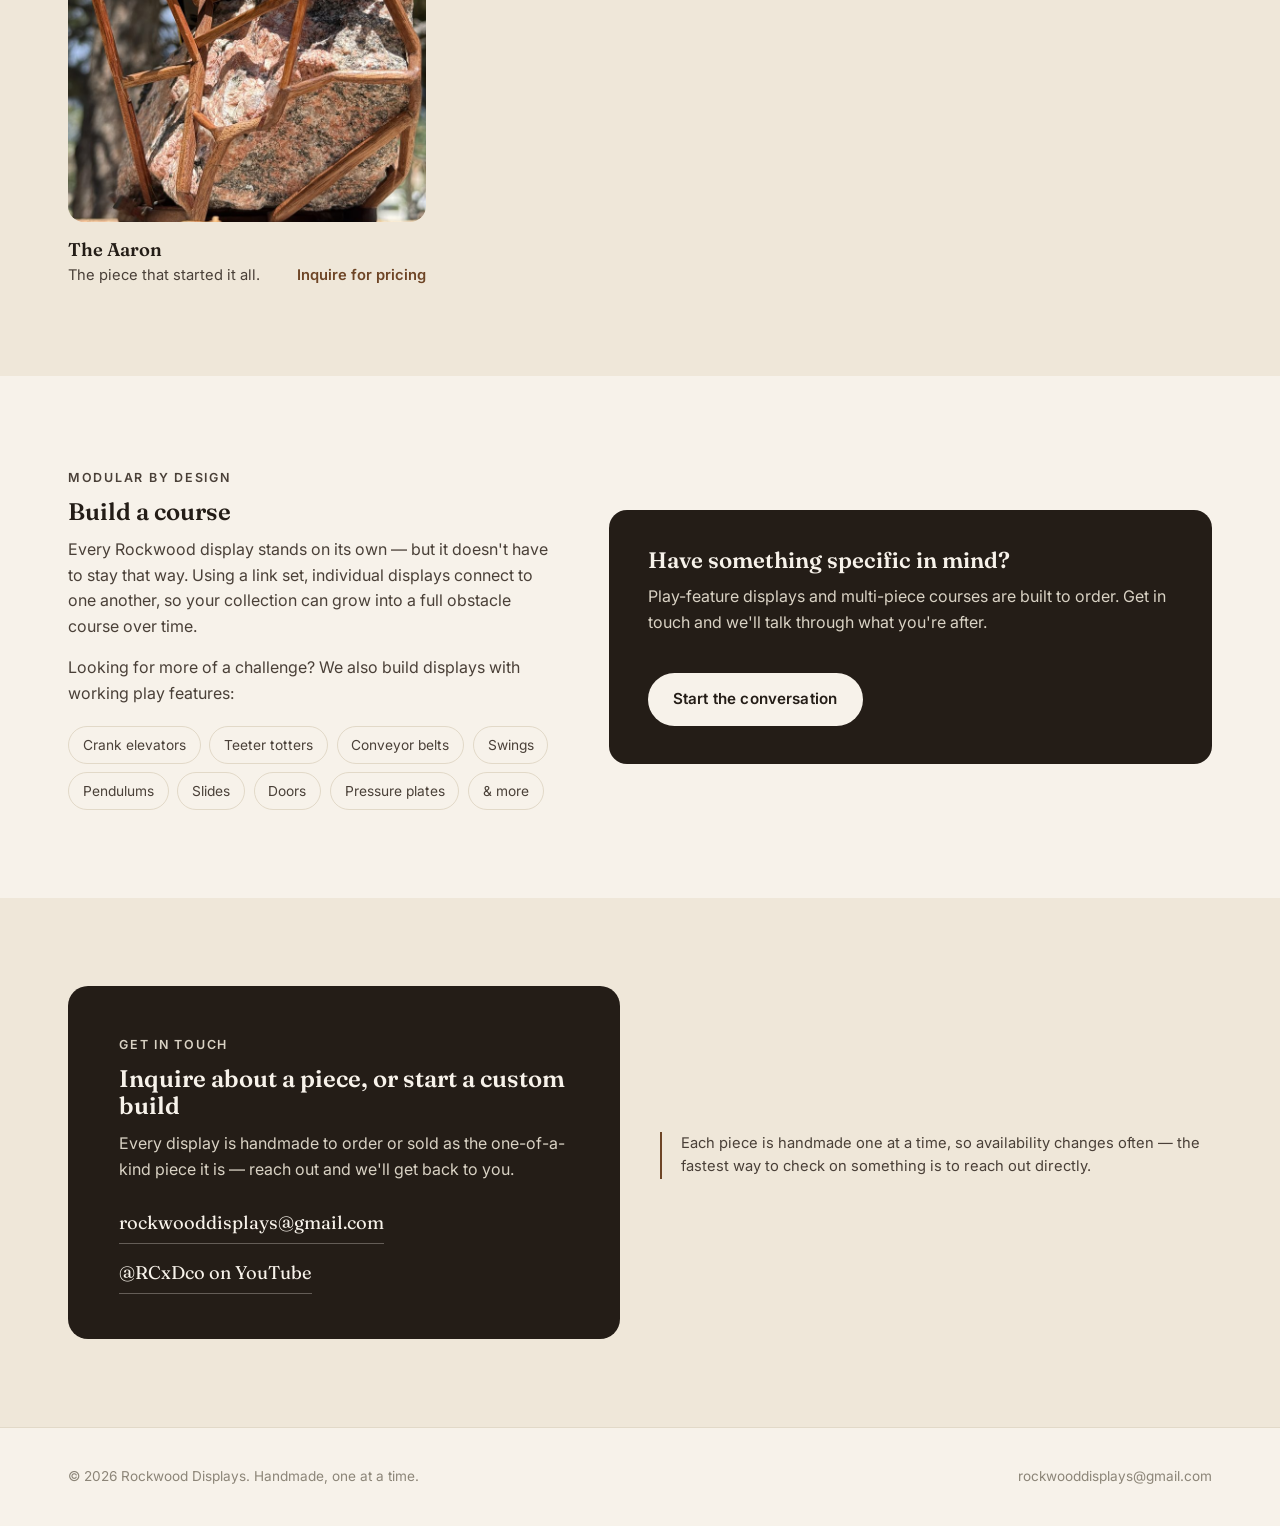
==== commit 16df4eb4: "Rewrite About section as "The Rockwood Story" with real origin story and process photos Co-Authored-" ====
--- a/index.html
+++ b/index.html
@@ -63,14 +63,29 @@
     <div class="wrap">
       <div class="about-grid">
         <div class="about-copy">
-          <p class="eyebrow">Why Rockwood</p>
-          <p>It started with a favor for a friend. Aaron's wife wouldn't let him bring rocks into the house to display his rock crawlers — so we set out to build something she'd actually want on the shelf.</p>
-          <p>The result was the first Rockwood Display Obstacle: a one-of-a-kind, handmade display built for mini and micro RC crawlers. Most people will spend two hundred to seven hundred dollars on a rig, then set it on a five-dollar stand that was never built to last. That never made sense to us.</p>
-          <p>A prized rig deserves a display built with the same care — something you can appreciate as a piece of art, and still drive your rig across for fun. Leave it there for show, or take it for a climb whenever the mood strikes.</p>
+          <p class="eyebrow">The Rockwood Story</p>
+          <p>During my walk in the park with my RC truck and trailer, I ran across some choice pieces of granite. So naturally, I gathered about 60 pounds of the stuff, loaded it onto my RC trailer, strapped it down with a singular bungee cord, and headed home. The haul cost me a trailer tire and a 3S battery, but the rocks were delivered back to home base (Theft? Allegedly?).</p>
+          <p>I get home, unload the rocks, set the rock pictured in The Aaron display to the side, put my rig on it and sent a picture to Aaron. He liked it, but informed me that his wife doesn't allow rocks inside the house. Valid. So I set out to make a display that she would allow indoors.</p>
+          <p>It wasn't 10 mins later and I had an idea sketched out. Before I knew it the first Rockwood Display Obstacle was born: A one-of-a-kind, handmade display built for mini and micro RC crawlers, a display worthy of the rig that's on it."</p>
         </div>
-        <div class="about-media">
-          <img src="images/products/the-aaron/the-aaron-03.jpg" alt="Close detail of a Rockwood display's hand-built wooden scaffold around a natural granite stone">
+        <div class="about-media about-media--screenshot">
+          <img src="images/story/rock-text.jpg" alt="Text message to Aaron showing the RC crawler perched on the bare display rock, captioned &quot;Display rock&quot;">
         </div>
+      </div>
+
+      <div class="story-sketches">
+        <figure class="sketch-card">
+          <div class="sketch-frame">
+            <img src="images/story/sketch.jpg" alt="Original hand-drawn sketch of the Rockwood Display concept, dated 6.21.26, with notes for the stone, wood scaffold, and scratch-free base">
+          </div>
+          <figcaption>The original sketch — 10 minutes after that text to Aaron</figcaption>
+        </figure>
+        <figure class="sketch-card">
+          <div class="sketch-frame">
+            <img src="images/story/lighting-sketch.jpg" alt="Hand-drawn wiring diagram for the display's integrated LED lighting, with notes for the switch, battery, and leads">
+          </div>
+          <figcaption>Working out the integrated lighting</figcaption>
+        </figure>
       </div>
 
       <div class="features">
--- a/css/styles.css
+++ b/css/styles.css
@@ -62,7 +62,7 @@
   font-size: .78rem;
   letter-spacing: .14em;
   text-transform: uppercase;
-  color: var(--walnut);
+  color: var(--walnut-dark);
   font-weight: 600;
   margin-bottom: .9em;
 }
@@ -229,7 +229,7 @@
   padding: 3.5rem var(--gutter) 4rem;
   max-width: 780px;
 }
-.hero-content .eyebrow { color: var(--stone-light); font-size: 1rem; letter-spacing: .16em; }
+.hero-content .eyebrow { color: #c7bca3; font-size: 1rem; letter-spacing: .16em; }
 .hero h1 {
   color: var(--cream);
   font-size: clamp(2.4rem, 5.5vw, 4rem);
@@ -280,6 +280,49 @@
   background: var(--stone-light);
 }
 .about-media img { width: 100%; height: 100%; object-fit: cover; }
+
+.about-media--screenshot {
+  background: var(--cream-deep);
+  padding: 1.6rem;
+}
+.about-media--screenshot img {
+  object-fit: contain;
+  border-radius: 10px;
+}
+
+/* concept sketches */
+.story-sketches {
+  display: grid;
+  gap: 1.6rem;
+  grid-template-columns: 1fr;
+  margin-top: 2.4rem;
+}
+@media (min-width: 700px) {
+  .story-sketches { grid-template-columns: repeat(2, 1fr); }
+}
+.sketch-card {
+  margin: 0;
+  background: var(--cream-deep);
+  border: 1px solid var(--line);
+  border-radius: 16px;
+  padding: 1.4rem 1.4rem 1.2rem;
+}
+.sketch-frame {
+  aspect-ratio: 4 / 5;
+  border-radius: 10px;
+  overflow: hidden;
+  background: #fff;
+  display: flex;
+  align-items: center;
+  justify-content: center;
+}
+.sketch-frame img { width: 100%; height: 100%; object-fit: contain; }
+.sketch-card figcaption {
+  margin-top: 1rem;
+  font-size: .85rem;
+  color: var(--ink-soft);
+  text-align: center;
+}
 
 /* feature grid */
 .features {
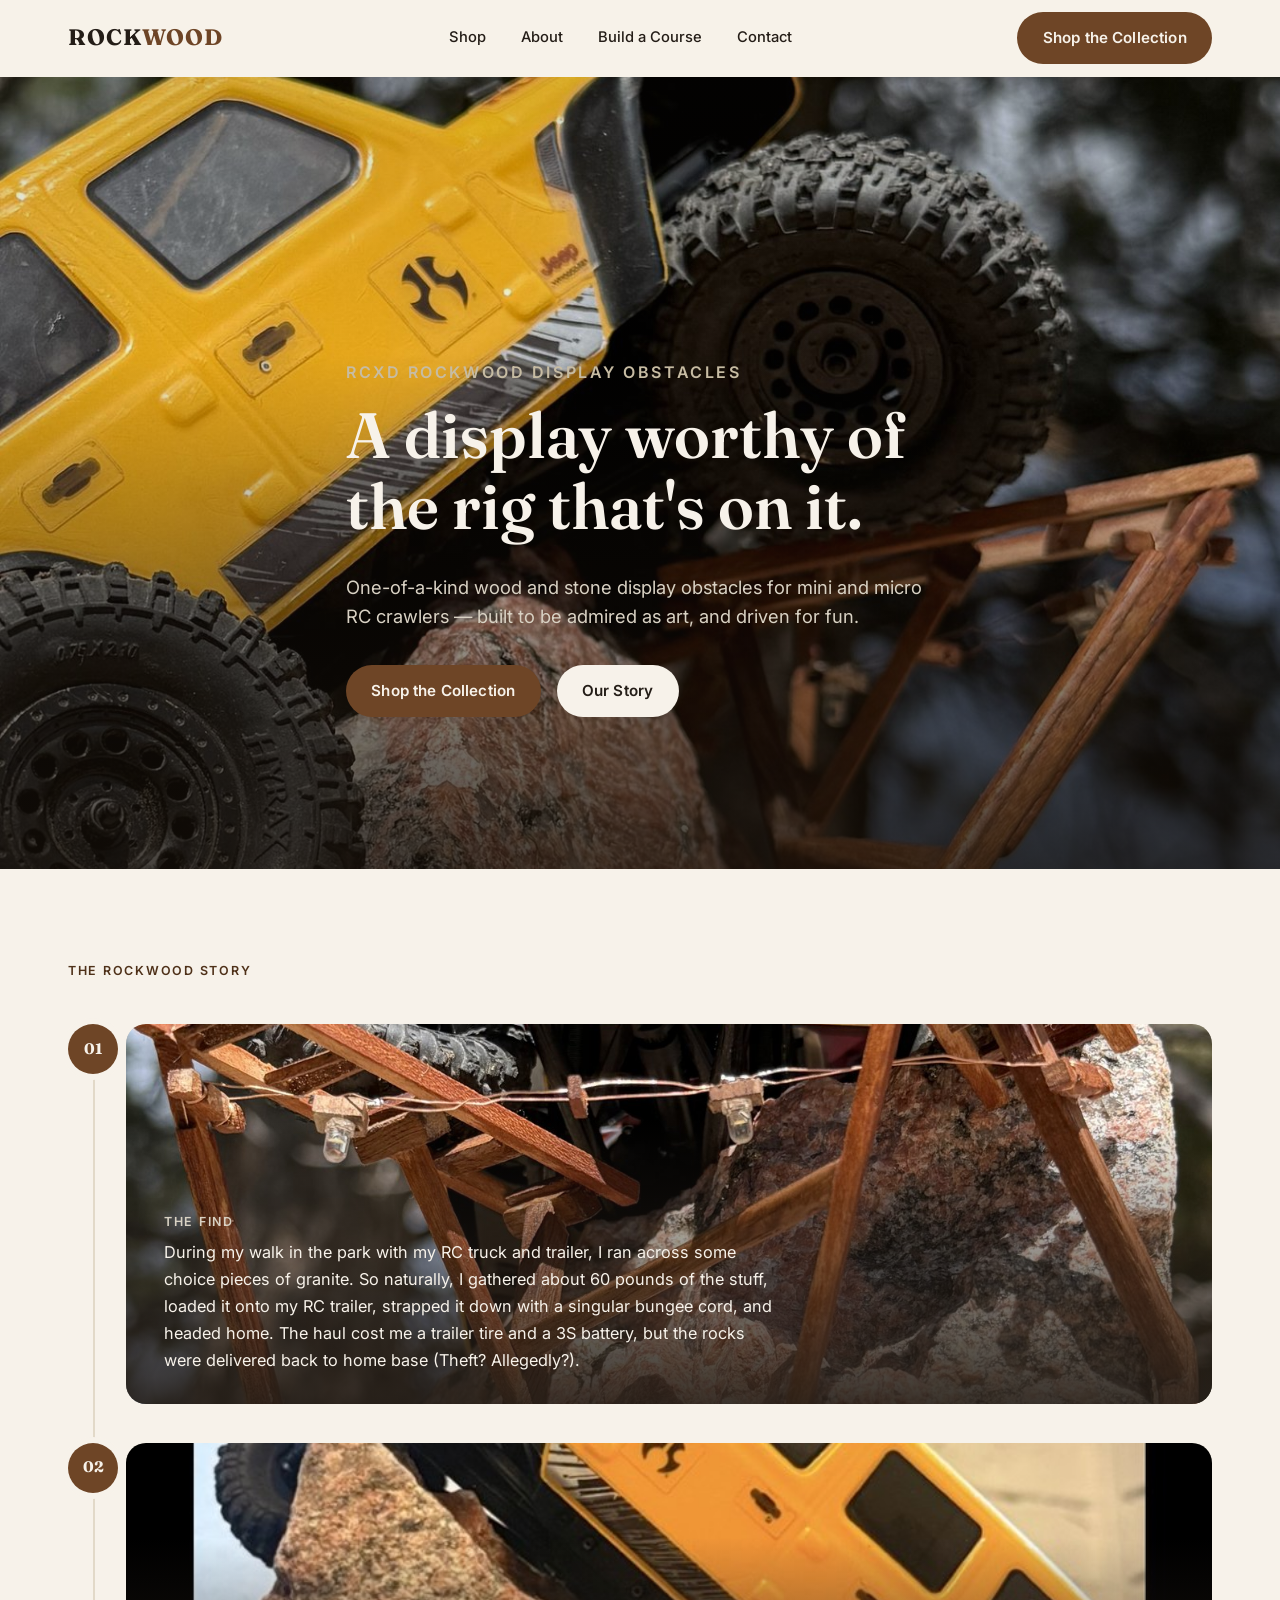
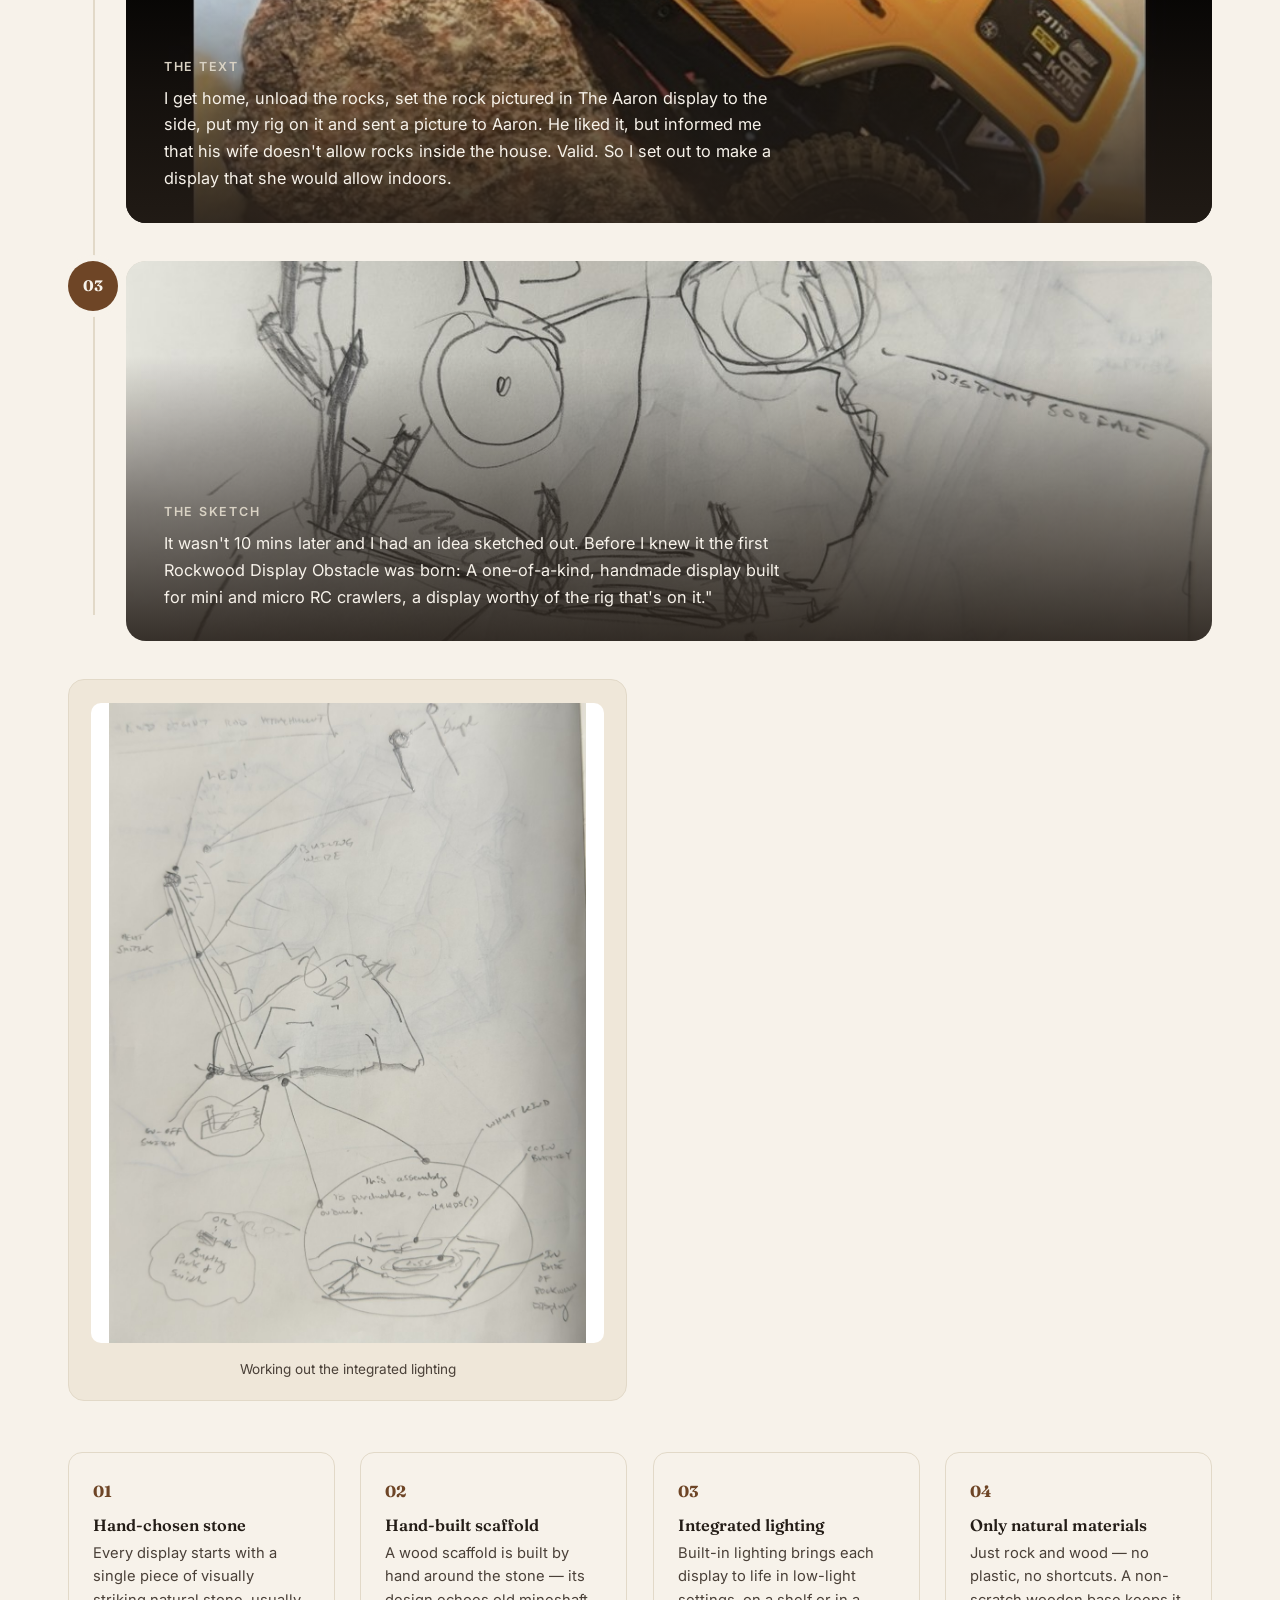
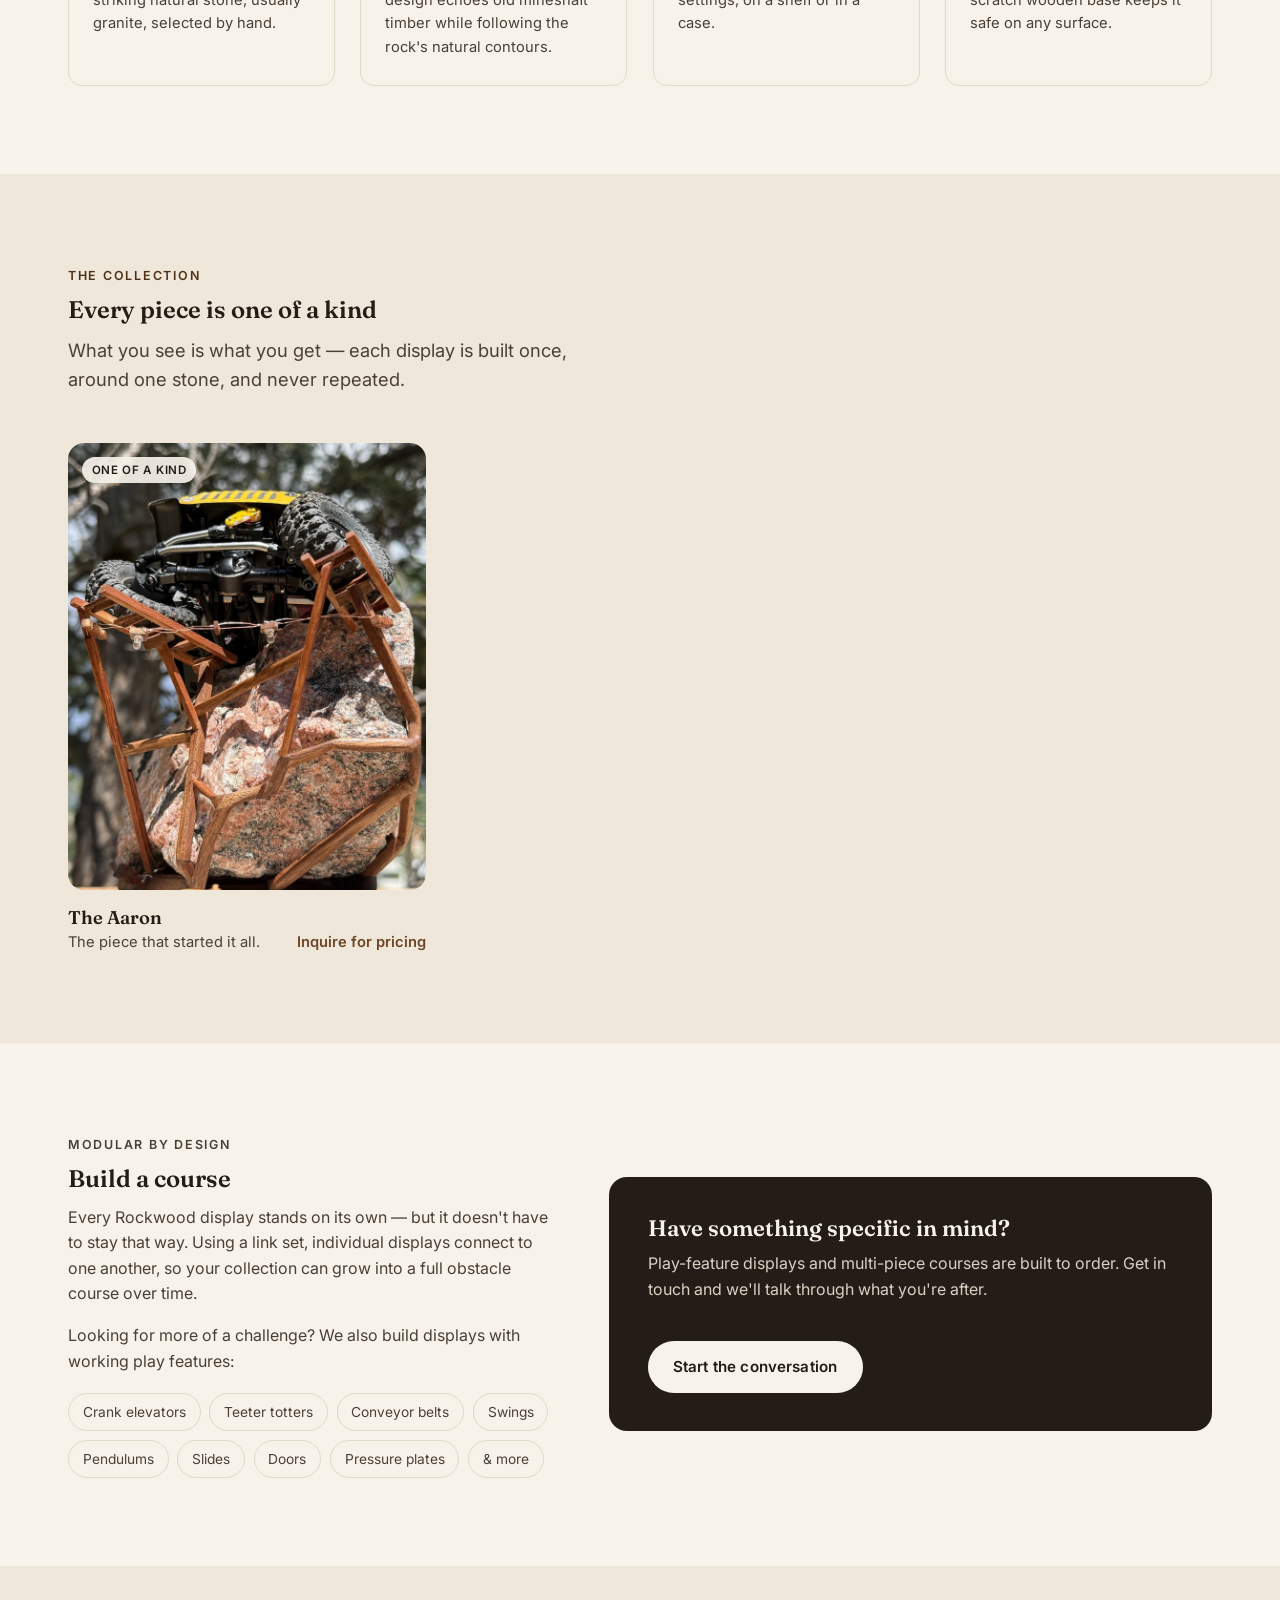
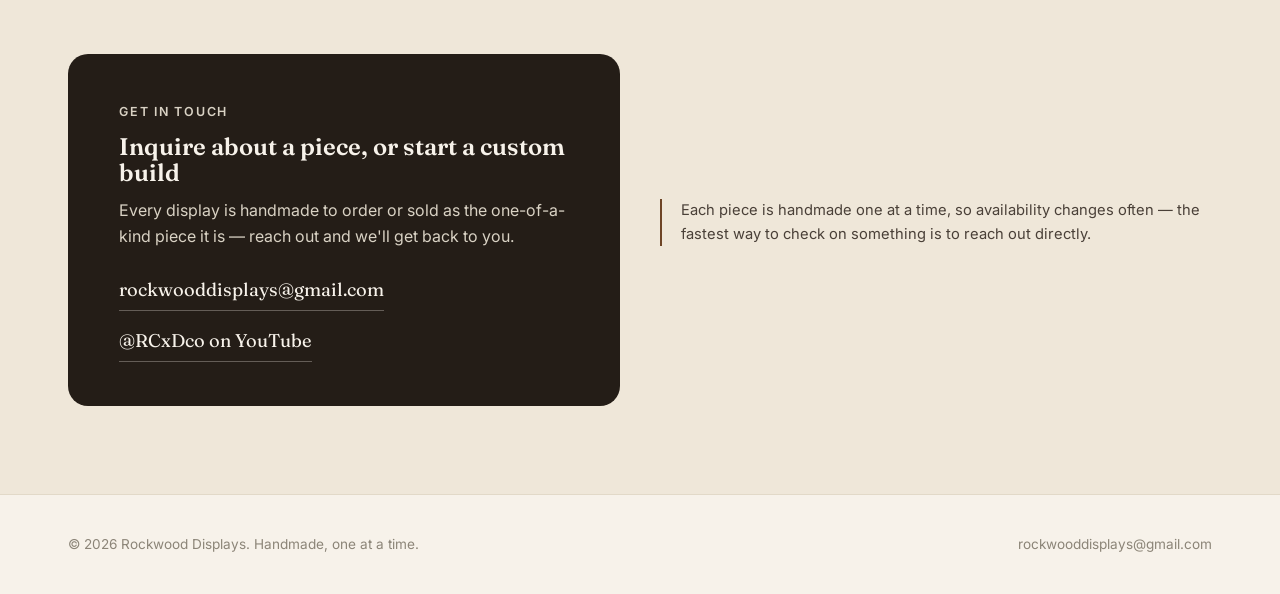
==== commit 30050920: "Turn story section into a vertical scrolling timeline with image backgrounds Co-Authored-By: Claude " ====
--- a/index.html
+++ b/index.html
@@ -61,25 +61,44 @@
   <!-- ================= ABOUT ================= -->
   <section id="about">
     <div class="wrap">
-      <div class="about-grid">
-        <div class="about-copy">
-          <p class="eyebrow">The Rockwood Story</p>
-          <p>During my walk in the park with my RC truck and trailer, I ran across some choice pieces of granite. So naturally, I gathered about 60 pounds of the stuff, loaded it onto my RC trailer, strapped it down with a singular bungee cord, and headed home. The haul cost me a trailer tire and a 3S battery, but the rocks were delivered back to home base (Theft? Allegedly?).</p>
-          <p>I get home, unload the rocks, set the rock pictured in The Aaron display to the side, put my rig on it and sent a picture to Aaron. He liked it, but informed me that his wife doesn't allow rocks inside the house. Valid. So I set out to make a display that she would allow indoors.</p>
-          <p>It wasn't 10 mins later and I had an idea sketched out. Before I knew it the first Rockwood Display Obstacle was born: A one-of-a-kind, handmade display built for mini and micro RC crawlers, a display worthy of the rig that's on it."</p>
-        </div>
-        <div class="about-media about-media--screenshot">
-          <img src="images/story/rock-text.jpg" alt="Text message to Aaron showing the RC crawler perched on the bare display rock, captioned &quot;Display rock&quot;">
-        </div>
-      </div>
-
-      <div class="story-sketches">
-        <figure class="sketch-card">
-          <div class="sketch-frame">
-            <img src="images/story/sketch.jpg" alt="Original hand-drawn sketch of the Rockwood Display concept, dated 6.21.26, with notes for the stone, wood scaffold, and scratch-free base">
-          </div>
-          <figcaption>The original sketch — 10 minutes after that text to Aaron</figcaption>
-        </figure>
+      <p class="eyebrow">The Rockwood Story</p>
+
+      <div class="story-timeline">
+        <div class="story-step">
+          <div class="story-step-marker"><span>01</span></div>
+          <div class="story-step-panel">
+            <img src="images/products/the-aaron/the-aaron-01.jpg" alt="The granite stone and RC crawler that would become The Aaron display">
+            <div class="story-step-text">
+              <p class="story-step-label">The Find</p>
+              <p>During my walk in the park with my RC truck and trailer, I ran across some choice pieces of granite. So naturally, I gathered about 60 pounds of the stuff, loaded it onto my RC trailer, strapped it down with a singular bungee cord, and headed home. The haul cost me a trailer tire and a 3S battery, but the rocks were delivered back to home base (Theft? Allegedly?).</p>
+            </div>
+          </div>
+        </div>
+
+        <div class="story-step">
+          <div class="story-step-marker"><span>02</span></div>
+          <div class="story-step-panel">
+            <img src="images/story/rock-text.jpg" alt="Text message to Aaron showing the RC crawler perched on the bare display rock, captioned &quot;Display rock&quot;">
+            <div class="story-step-text">
+              <p class="story-step-label">The Text</p>
+              <p>I get home, unload the rocks, set the rock pictured in The Aaron display to the side, put my rig on it and sent a picture to Aaron. He liked it, but informed me that his wife doesn't allow rocks inside the house. Valid. So I set out to make a display that she would allow indoors.</p>
+            </div>
+          </div>
+        </div>
+
+        <div class="story-step">
+          <div class="story-step-marker"><span>03</span></div>
+          <div class="story-step-panel">
+            <img src="images/story/sketch.jpg" alt="Original hand-drawn sketch of the Rockwood Display concept, dated 6.21.26">
+            <div class="story-step-text">
+              <p class="story-step-label">The Sketch</p>
+              <p>It wasn't 10 mins later and I had an idea sketched out. Before I knew it the first Rockwood Display Obstacle was born: A one-of-a-kind, handmade display built for mini and micro RC crawlers, a display worthy of the rig that's on it."</p>
+            </div>
+          </div>
+        </div>
+      </div>
+
+      <div class="story-sketches story-sketches--single">
         <figure class="sketch-card">
           <div class="sketch-frame">
             <img src="images/story/lighting-sketch.jpg" alt="Hand-drawn wiring diagram for the display's integrated LED lighting, with notes for the switch, battery, and leads">
--- a/css/styles.css
+++ b/css/styles.css
@@ -290,6 +290,100 @@
   border-radius: 10px;
 }
 
+/* story timeline */
+.story-timeline {
+  position: relative;
+  margin-top: 2rem;
+  display: flex;
+  flex-direction: column;
+  gap: 2.4rem;
+}
+.story-step {
+  position: relative;
+  padding-left: 3.6rem;
+}
+.story-timeline::before {
+  content: "";
+  position: absolute;
+  top: 26px;
+  bottom: 26px;
+  left: 25px;
+  width: 2px;
+  background: var(--line);
+}
+.story-step-marker {
+  position: absolute;
+  left: 0;
+  top: 0;
+  width: 50px;
+  height: 50px;
+  border-radius: 50%;
+  background: var(--walnut);
+  box-shadow: 0 0 0 6px var(--cream);
+  display: flex;
+  align-items: center;
+  justify-content: center;
+  z-index: 2;
+}
+.story-step-marker span {
+  font-family: var(--font-display);
+  font-weight: 700;
+  color: var(--cream);
+  font-size: .95rem;
+}
+.story-step-panel {
+  position: relative;
+  border-radius: 20px;
+  overflow: hidden;
+  min-height: 320px;
+  display: flex;
+  flex-direction: column;
+  justify-content: flex-end;
+  background: var(--stone-light);
+}
+.story-step-panel > img {
+  position: absolute;
+  inset: 0;
+  width: 100%;
+  height: 100%;
+  object-fit: cover;
+}
+.story-step-panel::after {
+  content: "";
+  position: absolute;
+  inset: 0;
+  background: linear-gradient(180deg, rgba(36,29,23,0) 25%, rgba(36,29,23,.55) 65%, rgba(36,29,23,.9) 100%);
+}
+.story-step-text {
+  position: relative;
+  z-index: 1;
+  padding: 2.2rem clamp(1.2rem, 4vw, 2.4rem) 1.9rem;
+}
+.story-step-label {
+  font-family: var(--font-body);
+  font-size: .78rem;
+  letter-spacing: .14em;
+  text-transform: uppercase;
+  font-weight: 600;
+  color: var(--stone-light);
+  margin: 0 0 .6em;
+}
+.story-step-text p:last-child {
+  color: var(--cream);
+  font-size: 1.02rem;
+  line-height: 1.65;
+  max-width: 62ch;
+  margin: 0;
+}
+@media (min-width: 700px) {
+  .story-step-panel { min-height: 380px; }
+}
+
+.story-sketches--single {
+  grid-template-columns: minmax(0, 360px);
+  justify-content: center;
+}
+
 /* concept sketches */
 .story-sketches {
   display: grid;
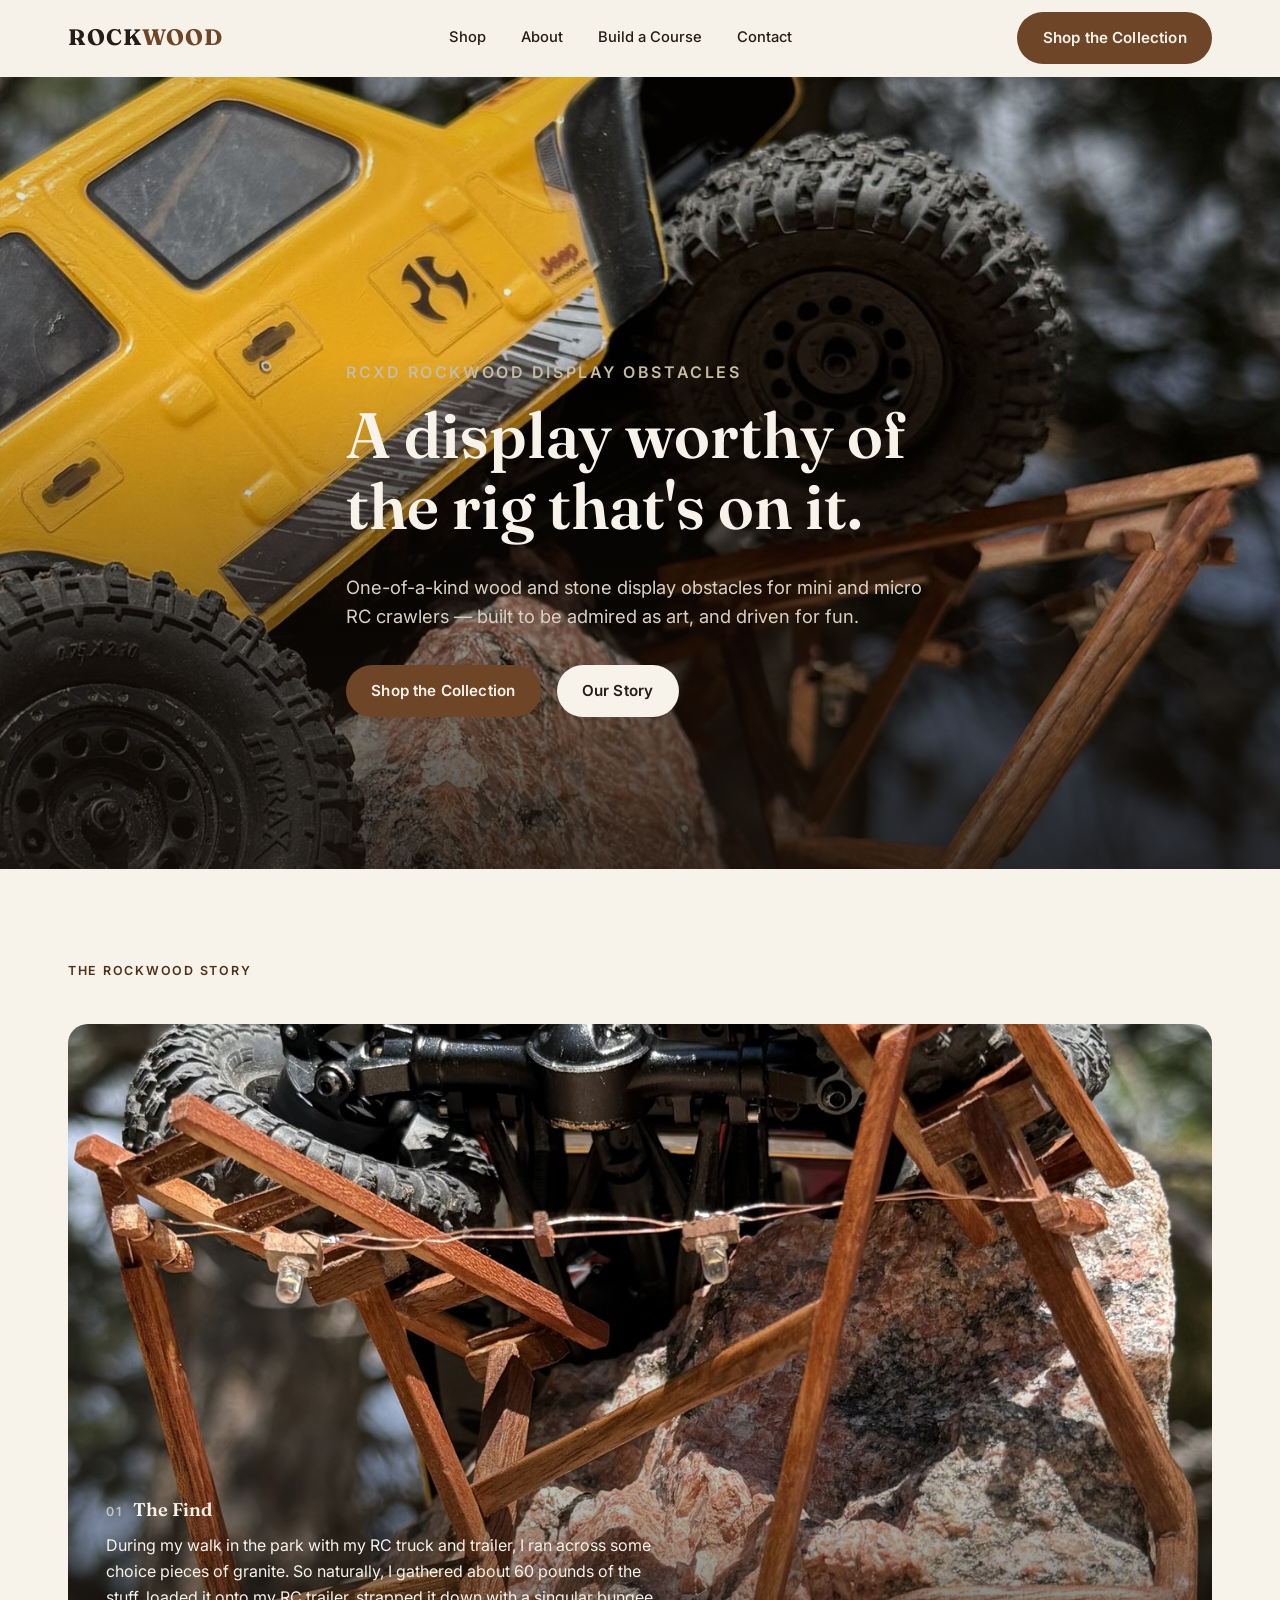
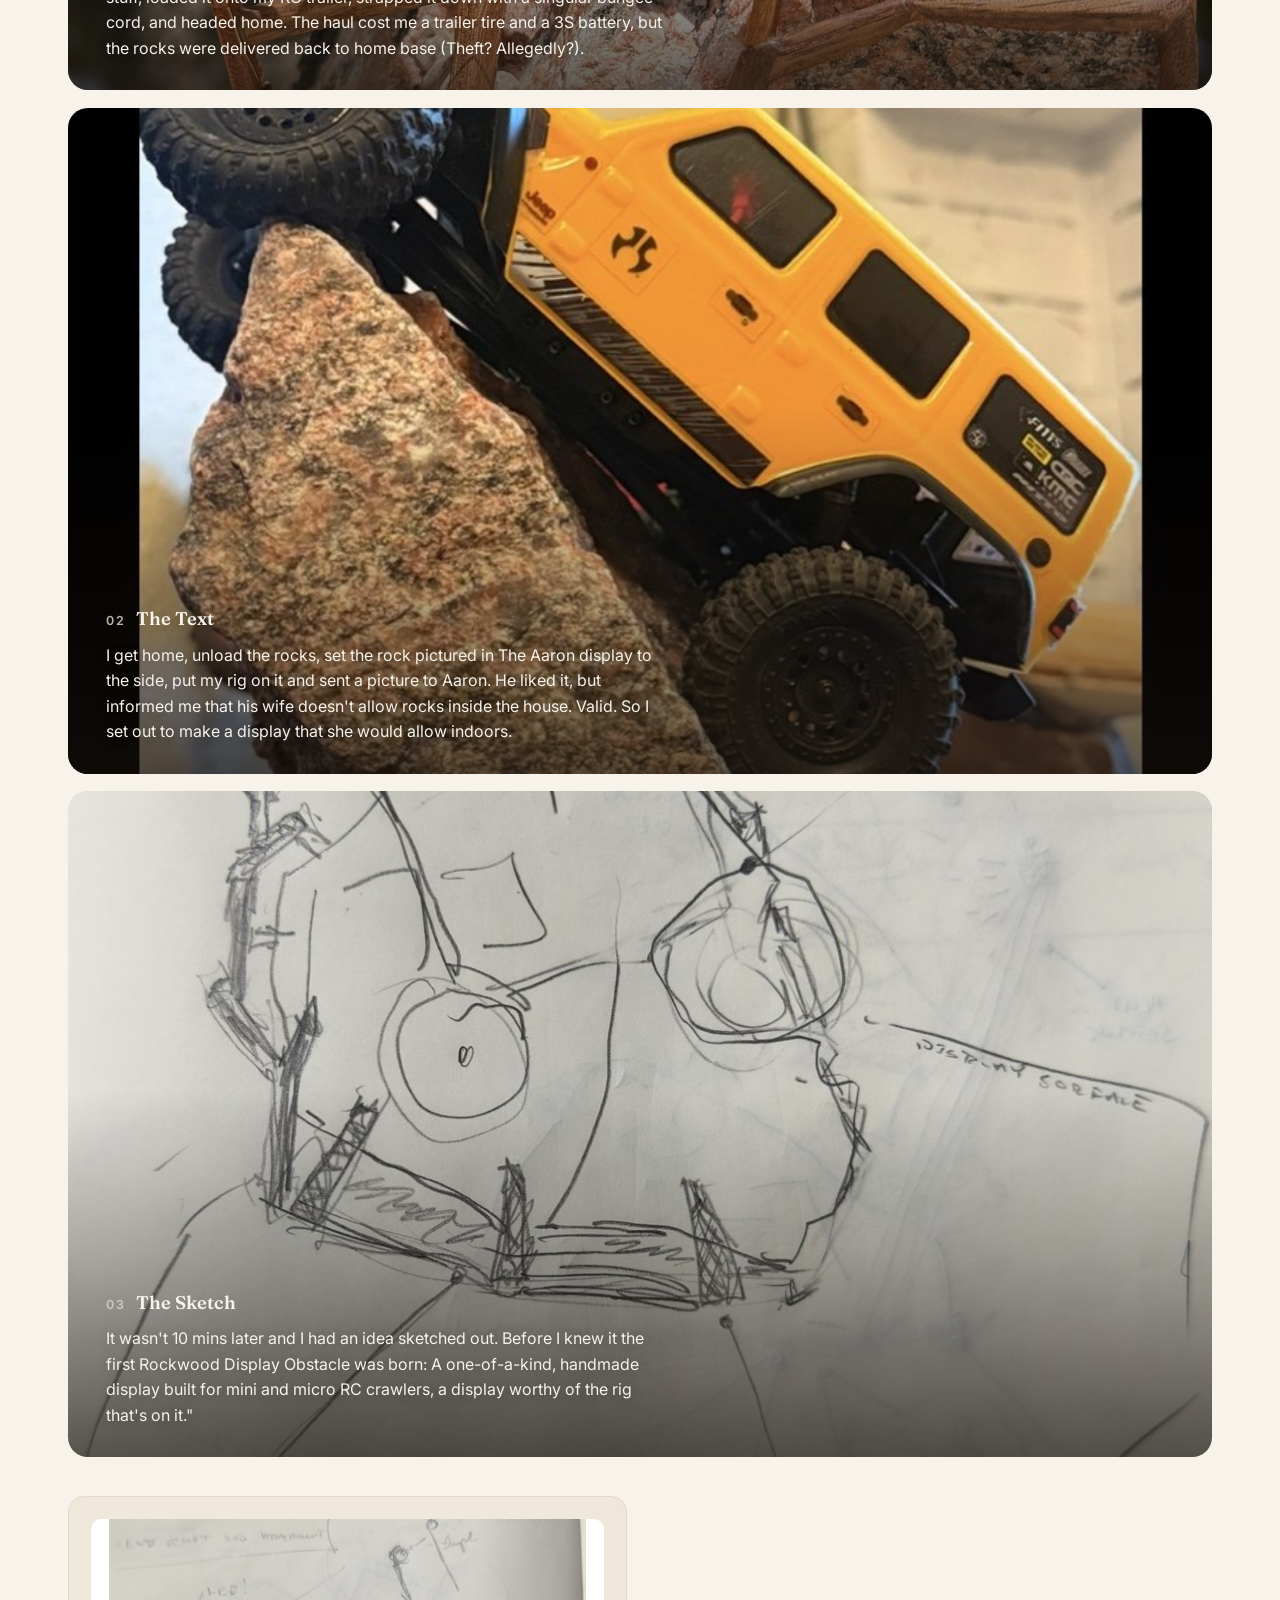
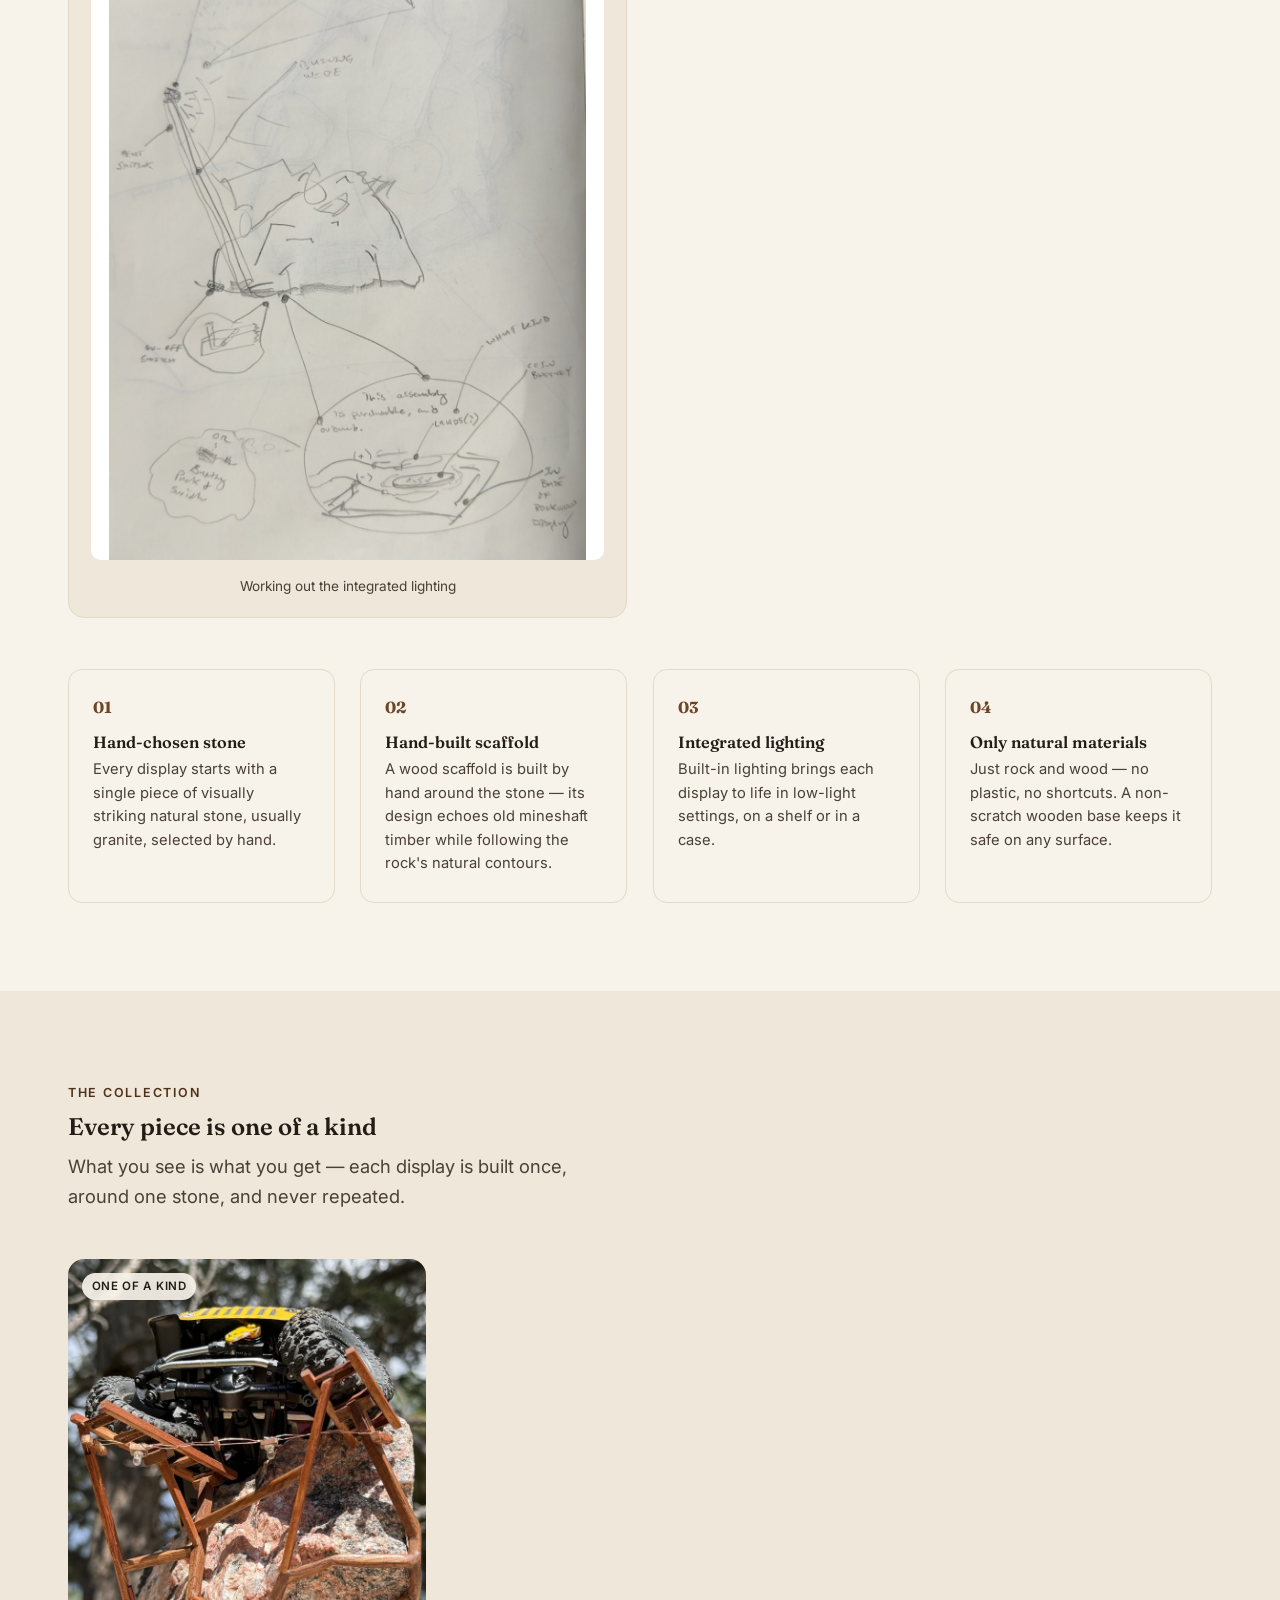
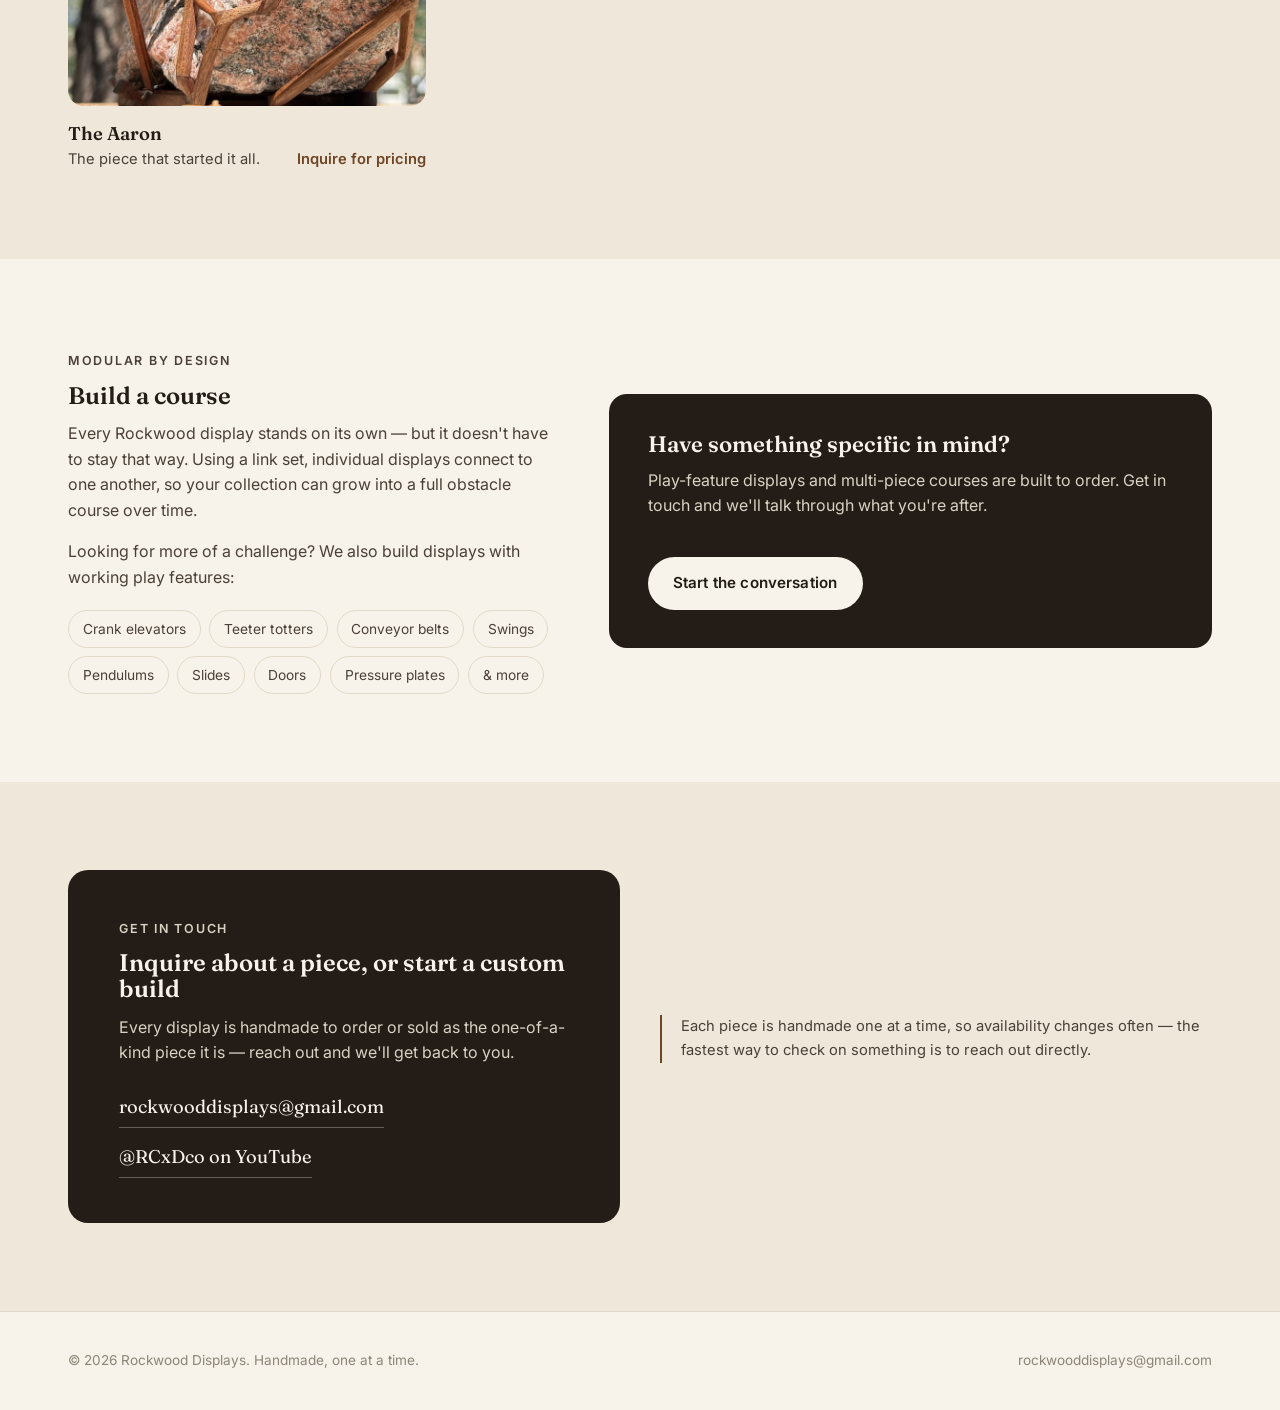
==== commit 79eb912c: "Simplify story timeline: drop marker/line, make panels taller and image-forward Co-Authored-By: Clau" ====
--- a/index.html
+++ b/index.html
@@ -65,33 +65,30 @@
 
       <div class="story-timeline">
         <div class="story-step">
-          <div class="story-step-marker"><span>01</span></div>
           <div class="story-step-panel">
             <img src="images/products/the-aaron/the-aaron-01.jpg" alt="The granite stone and RC crawler that would become The Aaron display">
             <div class="story-step-text">
-              <p class="story-step-label">The Find</p>
+              <p class="story-step-label"><span class="story-step-num">01</span> The Find</p>
               <p>During my walk in the park with my RC truck and trailer, I ran across some choice pieces of granite. So naturally, I gathered about 60 pounds of the stuff, loaded it onto my RC trailer, strapped it down with a singular bungee cord, and headed home. The haul cost me a trailer tire and a 3S battery, but the rocks were delivered back to home base (Theft? Allegedly?).</p>
             </div>
           </div>
         </div>
 
         <div class="story-step">
-          <div class="story-step-marker"><span>02</span></div>
           <div class="story-step-panel">
             <img src="images/story/rock-text.jpg" alt="Text message to Aaron showing the RC crawler perched on the bare display rock, captioned &quot;Display rock&quot;">
             <div class="story-step-text">
-              <p class="story-step-label">The Text</p>
+              <p class="story-step-label"><span class="story-step-num">02</span> The Text</p>
               <p>I get home, unload the rocks, set the rock pictured in The Aaron display to the side, put my rig on it and sent a picture to Aaron. He liked it, but informed me that his wife doesn't allow rocks inside the house. Valid. So I set out to make a display that she would allow indoors.</p>
             </div>
           </div>
         </div>
 
         <div class="story-step">
-          <div class="story-step-marker"><span>03</span></div>
           <div class="story-step-panel">
             <img src="images/story/sketch.jpg" alt="Original hand-drawn sketch of the Rockwood Display concept, dated 6.21.26">
             <div class="story-step-text">
-              <p class="story-step-label">The Sketch</p>
+              <p class="story-step-label"><span class="story-step-num">03</span> The Sketch</p>
               <p>It wasn't 10 mins later and I had an idea sketched out. Before I knew it the first Rockwood Display Obstacle was born: A one-of-a-kind, handmade display built for mini and micro RC crawlers, a display worthy of the rig that's on it."</p>
             </div>
           </div>
--- a/css/styles.css
+++ b/css/styles.css
@@ -292,50 +292,16 @@
 
 /* story timeline */
 .story-timeline {
-  position: relative;
   margin-top: 2rem;
   display: flex;
   flex-direction: column;
-  gap: 2.4rem;
-}
-.story-step {
-  position: relative;
-  padding-left: 3.6rem;
-}
-.story-timeline::before {
-  content: "";
-  position: absolute;
-  top: 26px;
-  bottom: 26px;
-  left: 25px;
-  width: 2px;
-  background: var(--line);
-}
-.story-step-marker {
-  position: absolute;
-  left: 0;
-  top: 0;
-  width: 50px;
-  height: 50px;
-  border-radius: 50%;
-  background: var(--walnut);
-  box-shadow: 0 0 0 6px var(--cream);
-  display: flex;
-  align-items: center;
-  justify-content: center;
-  z-index: 2;
-}
-.story-step-marker span {
-  font-family: var(--font-display);
-  font-weight: 700;
-  color: var(--cream);
-  font-size: .95rem;
+  gap: 1.1rem;
 }
 .story-step-panel {
   position: relative;
   border-radius: 20px;
   overflow: hidden;
-  min-height: 320px;
+  min-height: 62vh;
   display: flex;
   flex-direction: column;
   justify-content: flex-end;
@@ -352,31 +318,42 @@
   content: "";
   position: absolute;
   inset: 0;
-  background: linear-gradient(180deg, rgba(36,29,23,0) 25%, rgba(36,29,23,.55) 65%, rgba(36,29,23,.9) 100%);
+  background: linear-gradient(180deg, rgba(20,15,10,0) 45%, rgba(20,15,10,.28) 70%, rgba(20,15,10,.68) 100%);
 }
 .story-step-text {
   position: relative;
   z-index: 1;
-  padding: 2.2rem clamp(1.2rem, 4vw, 2.4rem) 1.9rem;
+  padding: 1.8rem clamp(1.2rem, 4vw, 2.4rem) 1.8rem;
+  max-width: 640px;
 }
 .story-step-label {
+  display: flex;
+  align-items: baseline;
+  gap: .6em;
+  font-family: var(--font-display);
+  font-size: 1.15rem;
+  font-weight: 600;
+  color: var(--cream);
+  margin: 0 0 .5em;
+}
+.story-step-num {
   font-family: var(--font-body);
   font-size: .78rem;
-  letter-spacing: .14em;
-  text-transform: uppercase;
+  letter-spacing: .12em;
   font-weight: 600;
   color: var(--stone-light);
-  margin: 0 0 .6em;
+  opacity: .85;
 }
 .story-step-text p:last-child {
   color: var(--cream);
-  font-size: 1.02rem;
-  line-height: 1.65;
-  max-width: 62ch;
+  font-size: 1rem;
+  line-height: 1.6;
+  max-width: 58ch;
   margin: 0;
+  text-shadow: 0 1px 12px rgba(0,0,0,.25);
 }
 @media (min-width: 700px) {
-  .story-step-panel { min-height: 380px; }
+  .story-step-panel { min-height: 74vh; }
 }
 
 .story-sketches--single {
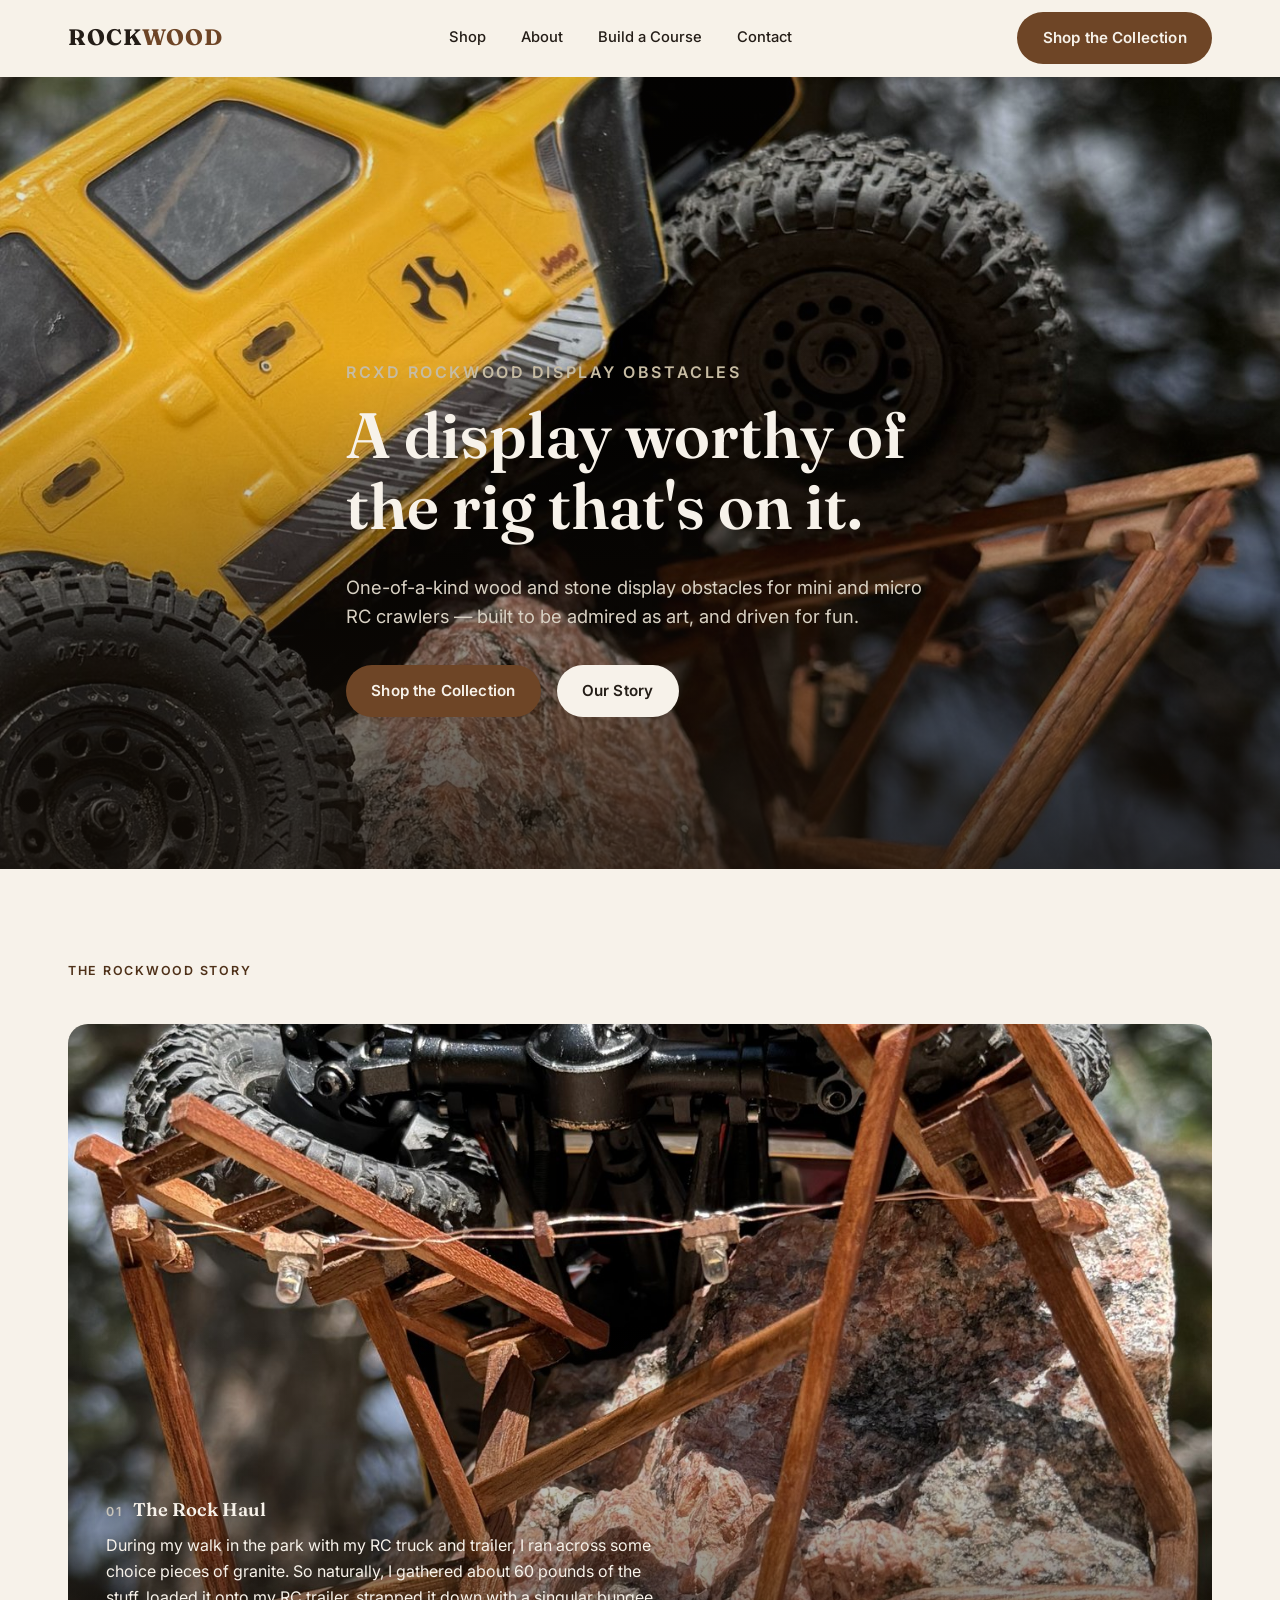
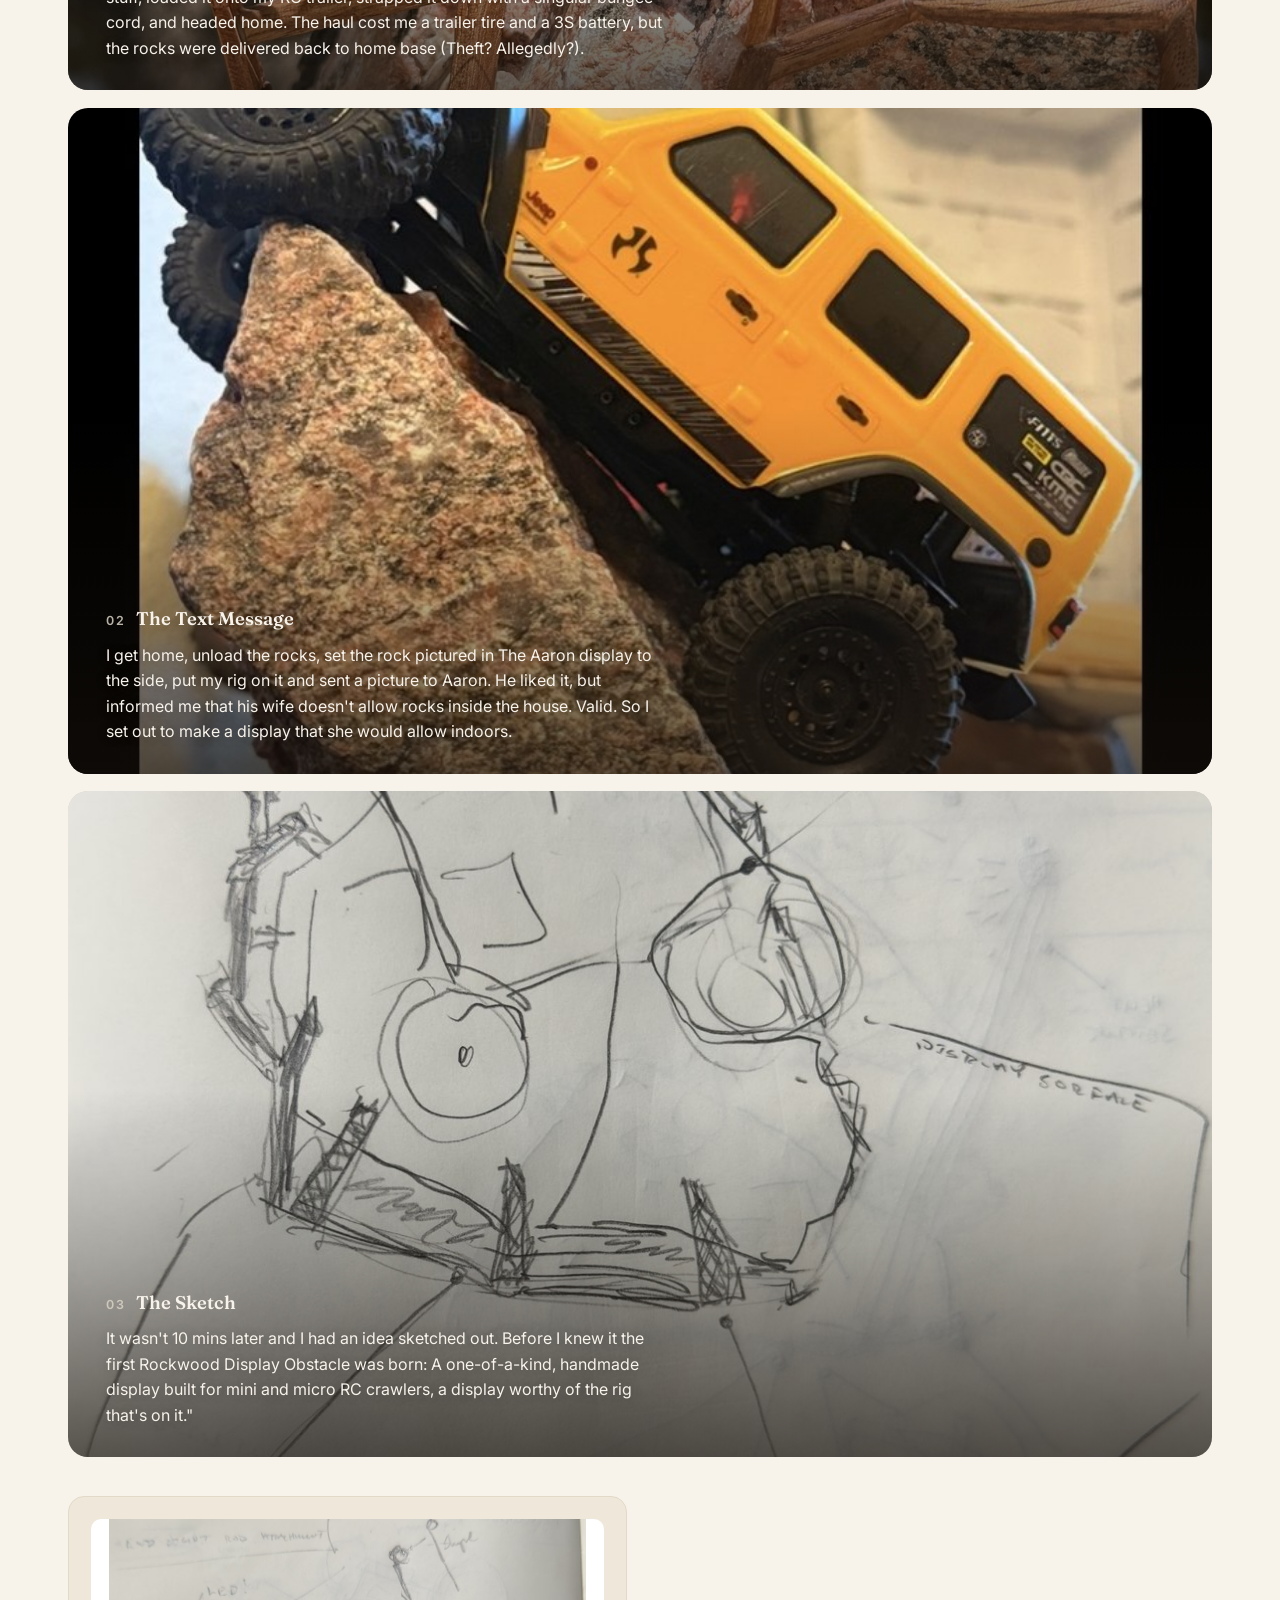
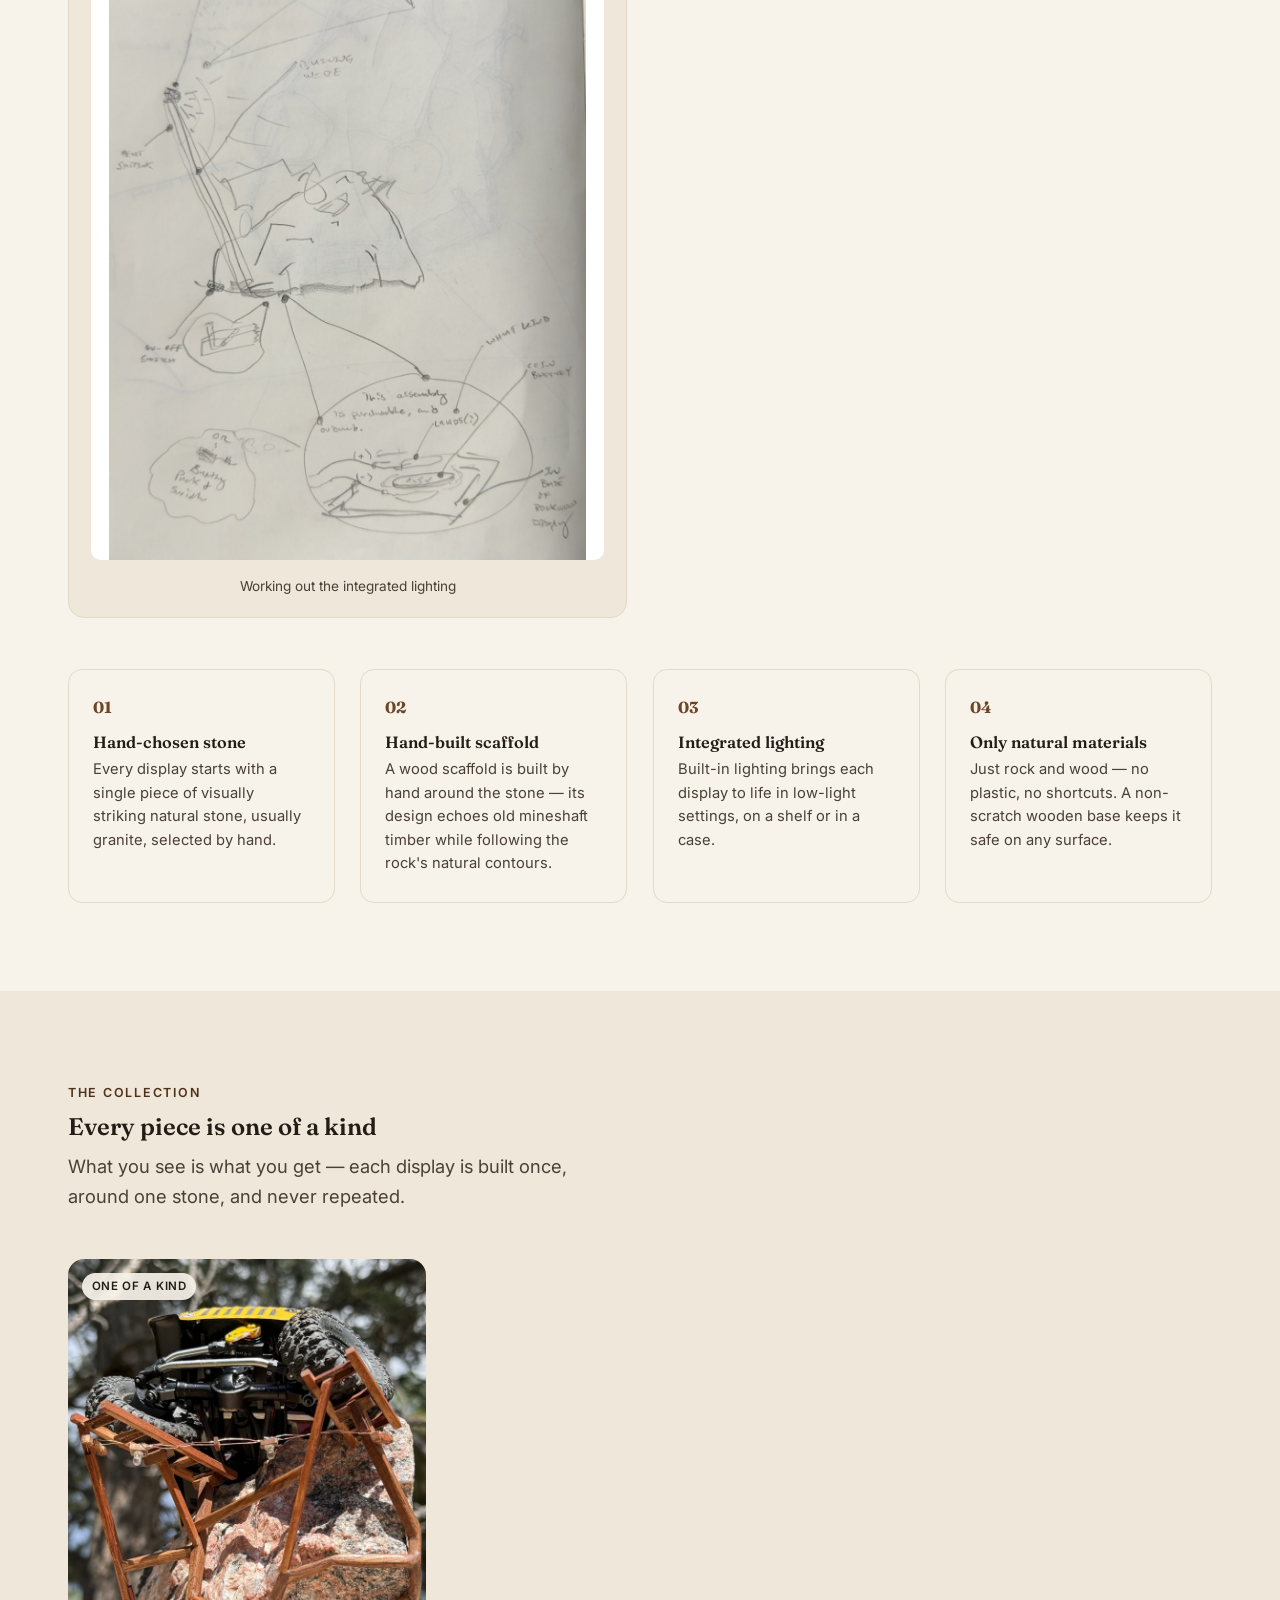
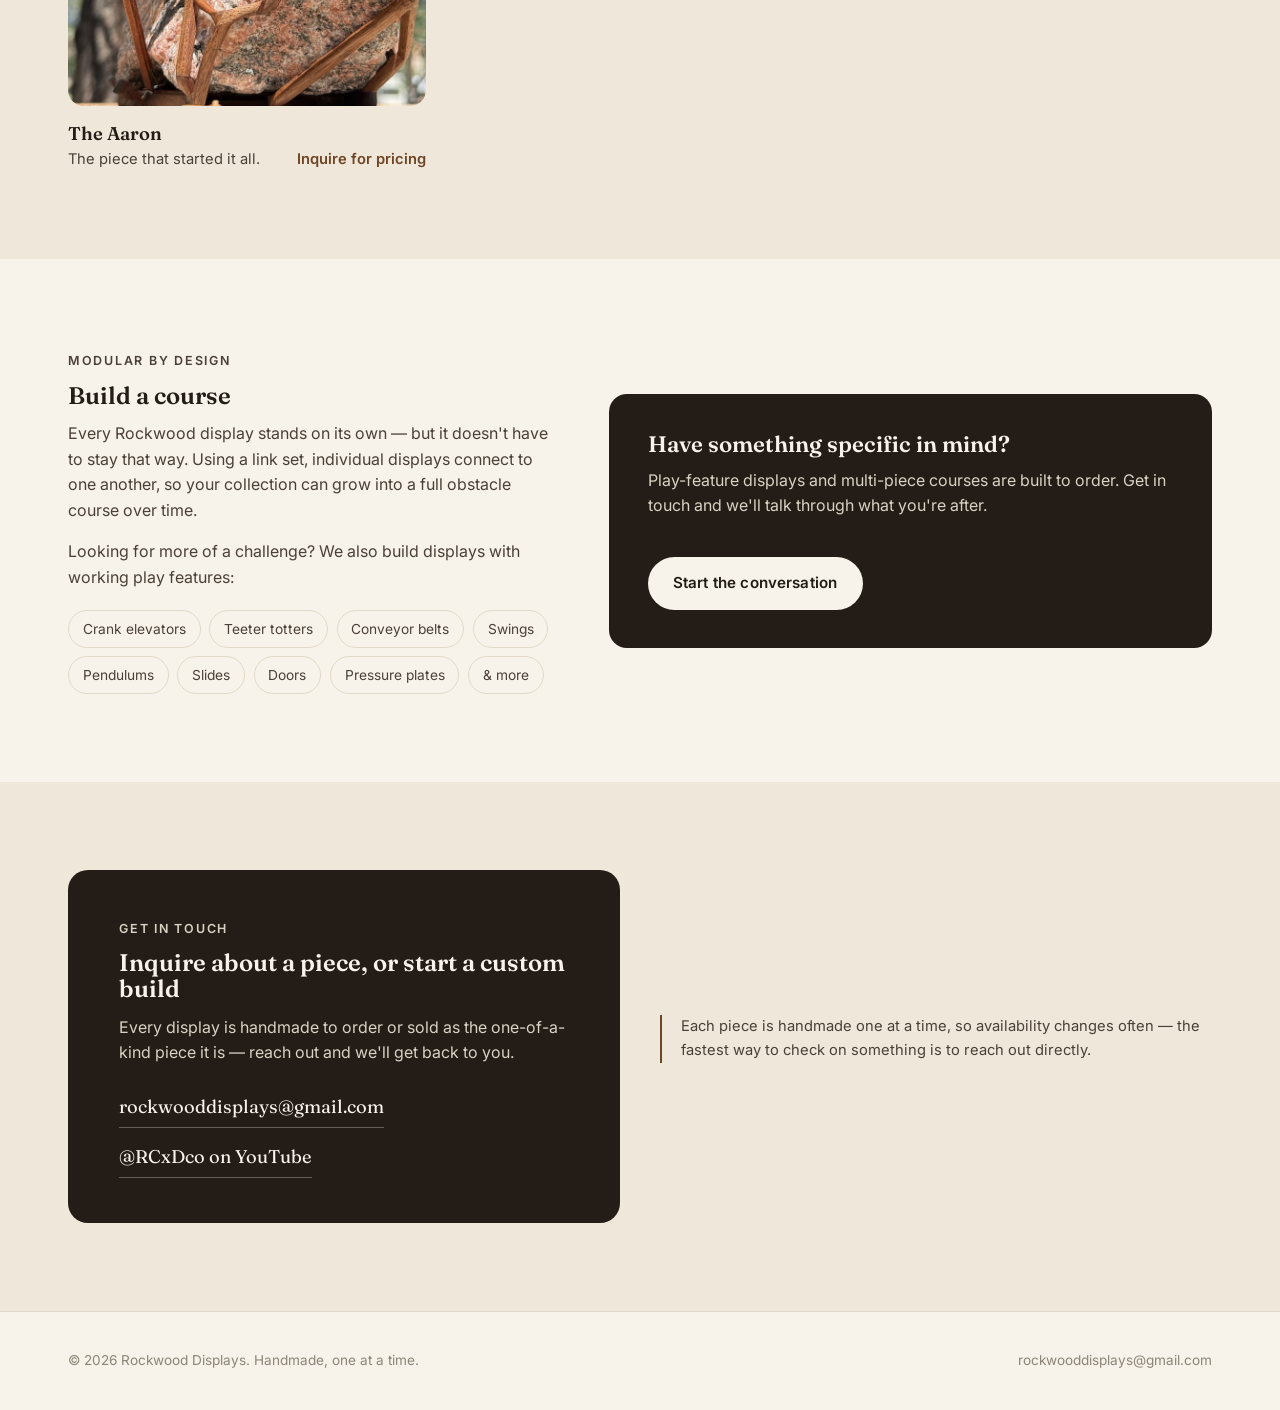
==== commit a0905057: "Rename timeline steps: The Rock Haul, The Text Message Co-Authored-By: Claude Sonnet 5 <noreply@anth" ====
--- a/index.html
+++ b/index.html
@@ -68,7 +68,7 @@
           <div class="story-step-panel">
             <img src="images/products/the-aaron/the-aaron-01.jpg" alt="The granite stone and RC crawler that would become The Aaron display">
             <div class="story-step-text">
-              <p class="story-step-label"><span class="story-step-num">01</span> The Find</p>
+              <p class="story-step-label"><span class="story-step-num">01</span> The Rock Haul</p>
               <p>During my walk in the park with my RC truck and trailer, I ran across some choice pieces of granite. So naturally, I gathered about 60 pounds of the stuff, loaded it onto my RC trailer, strapped it down with a singular bungee cord, and headed home. The haul cost me a trailer tire and a 3S battery, but the rocks were delivered back to home base (Theft? Allegedly?).</p>
             </div>
           </div>
@@ -78,7 +78,7 @@
           <div class="story-step-panel">
             <img src="images/story/rock-text.jpg" alt="Text message to Aaron showing the RC crawler perched on the bare display rock, captioned &quot;Display rock&quot;">
             <div class="story-step-text">
-              <p class="story-step-label"><span class="story-step-num">02</span> The Text</p>
+              <p class="story-step-label"><span class="story-step-num">02</span> The Text Message</p>
               <p>I get home, unload the rocks, set the rock pictured in The Aaron display to the side, put my rig on it and sent a picture to Aaron. He liked it, but informed me that his wife doesn't allow rocks inside the house. Valid. So I set out to make a display that she would allow indoors.</p>
             </div>
           </div>
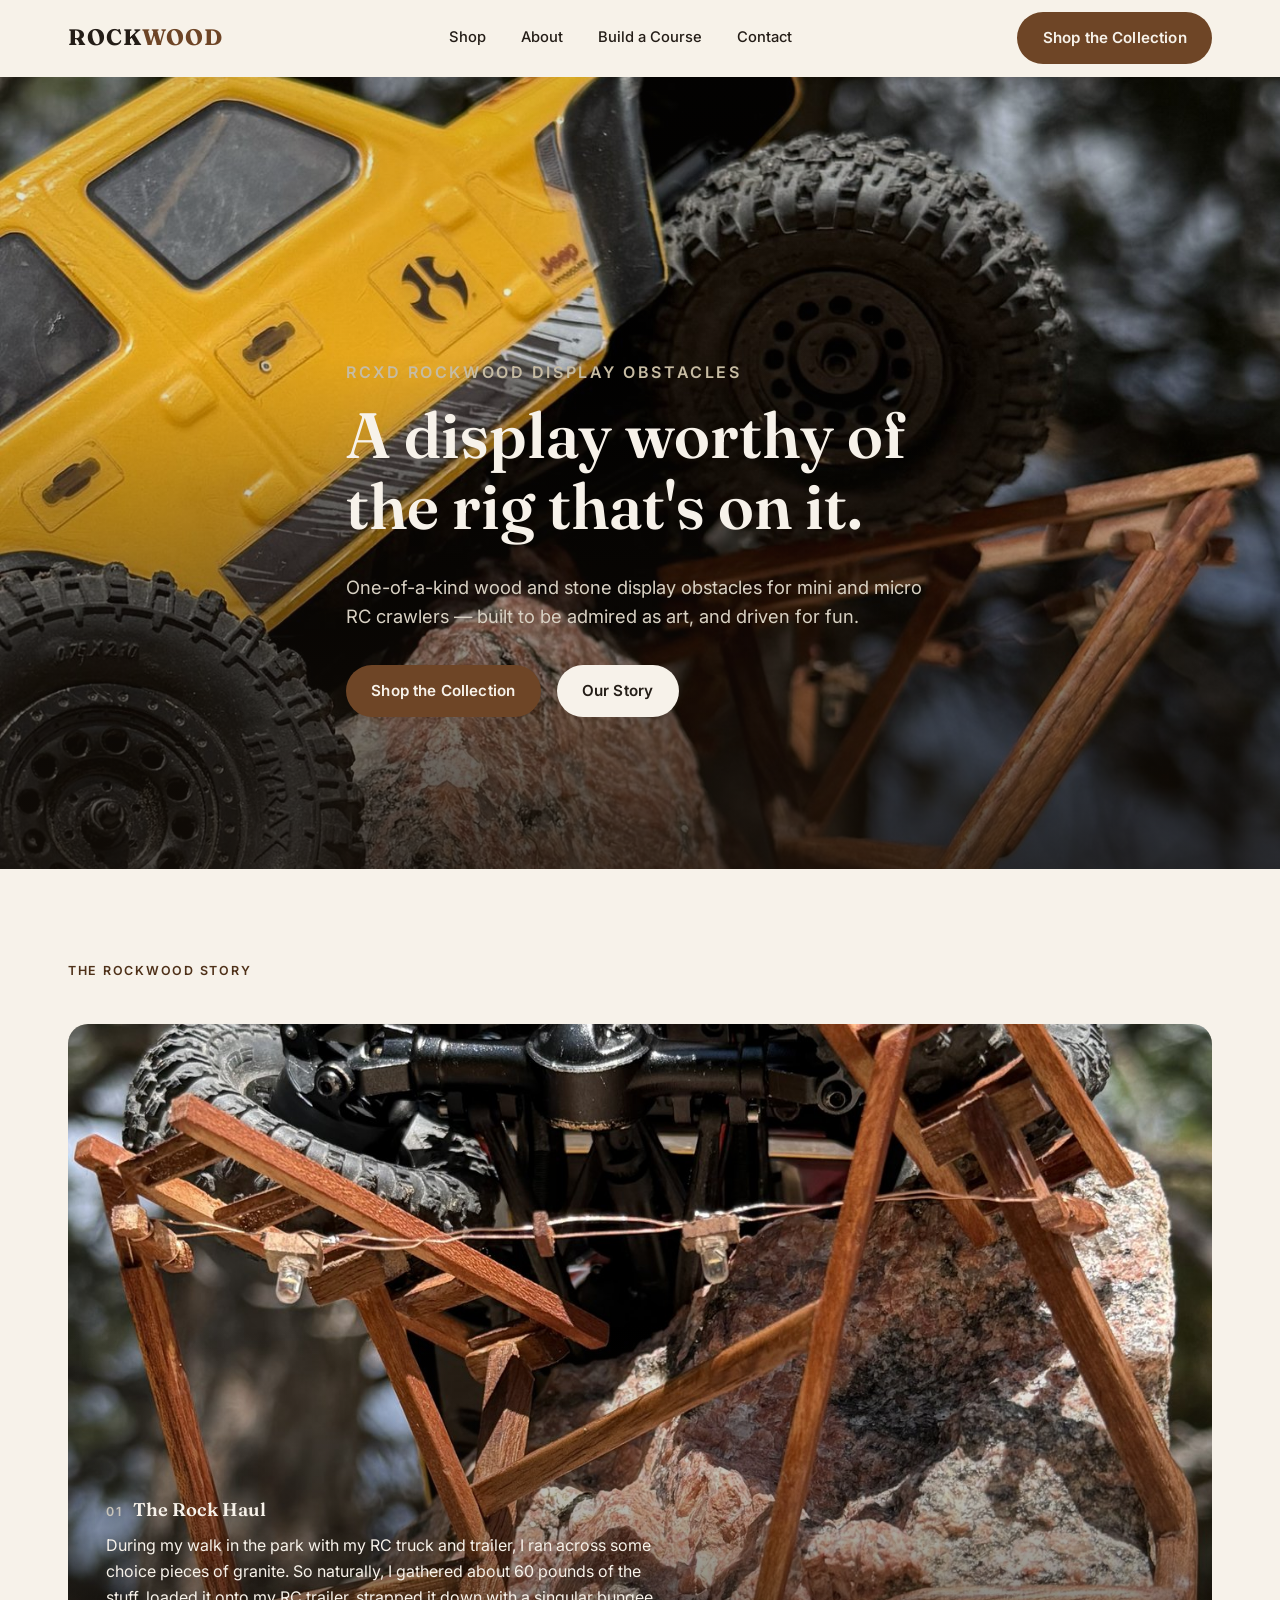
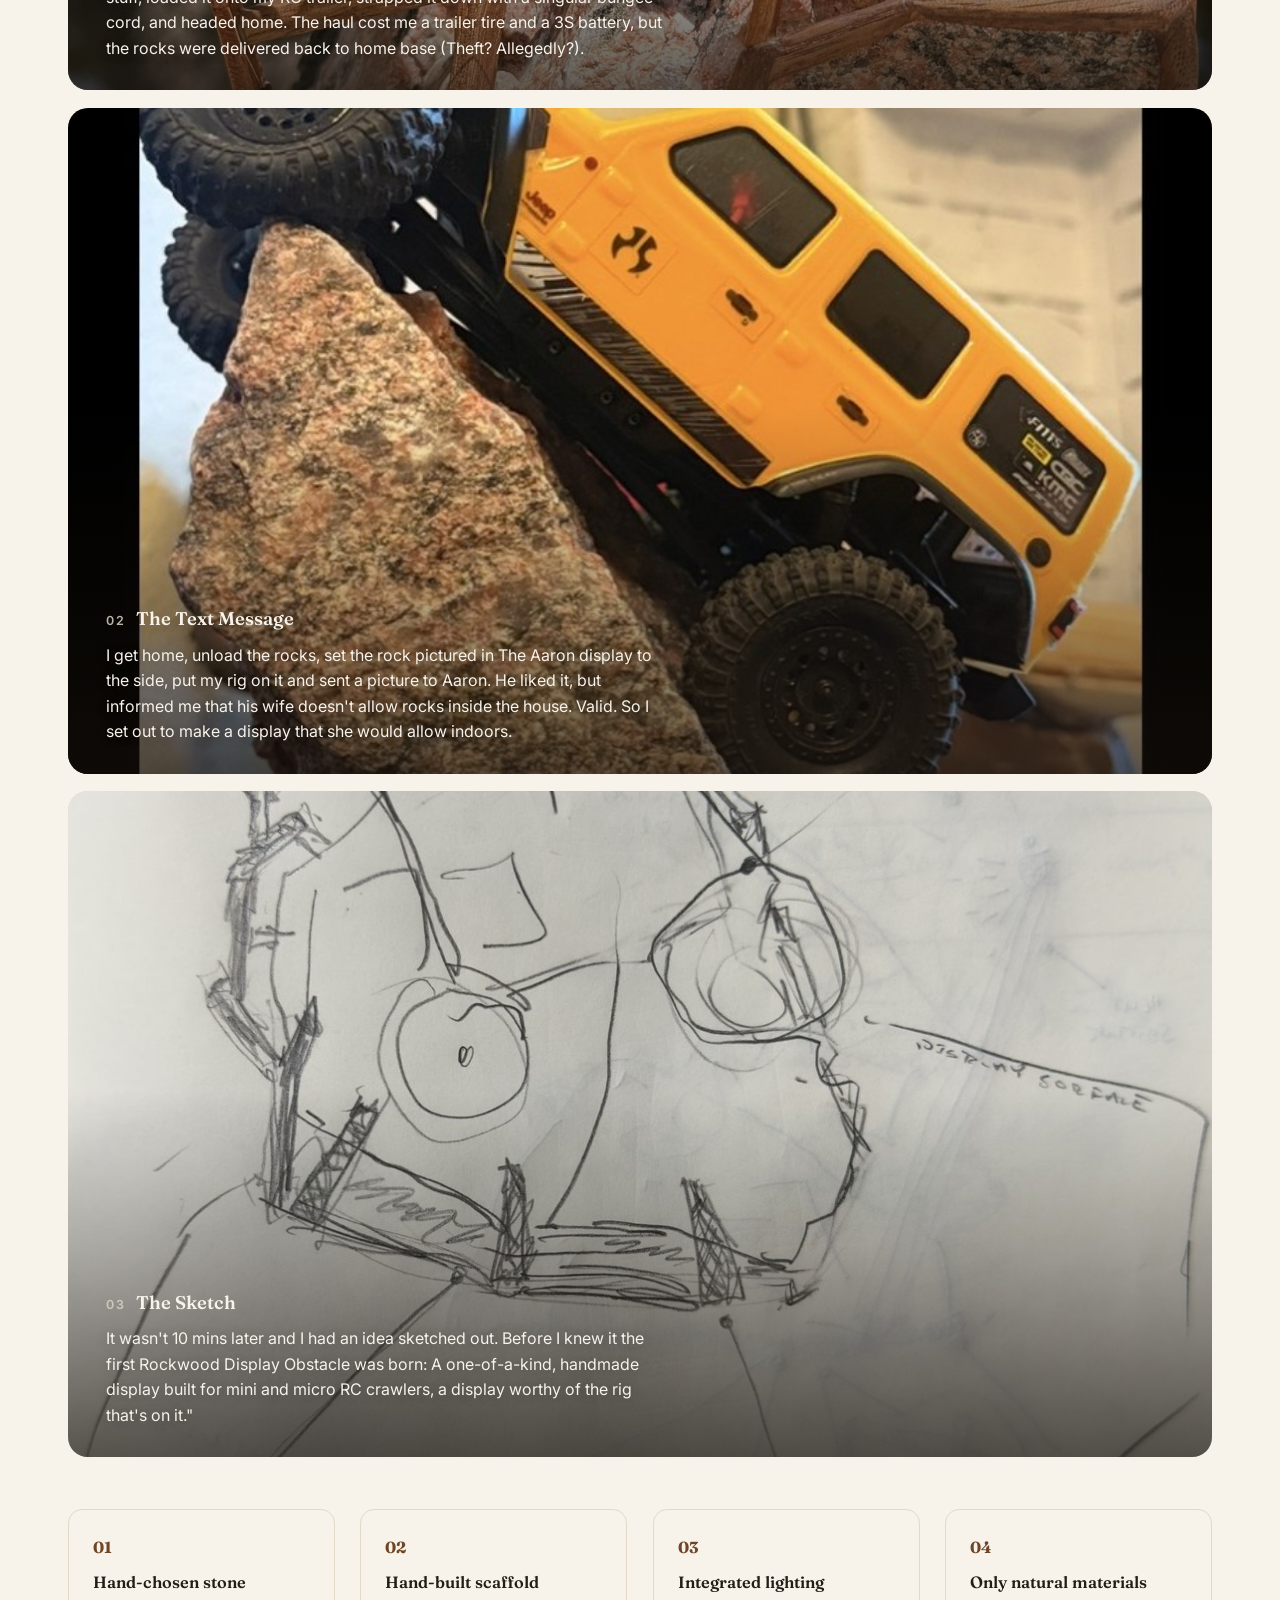
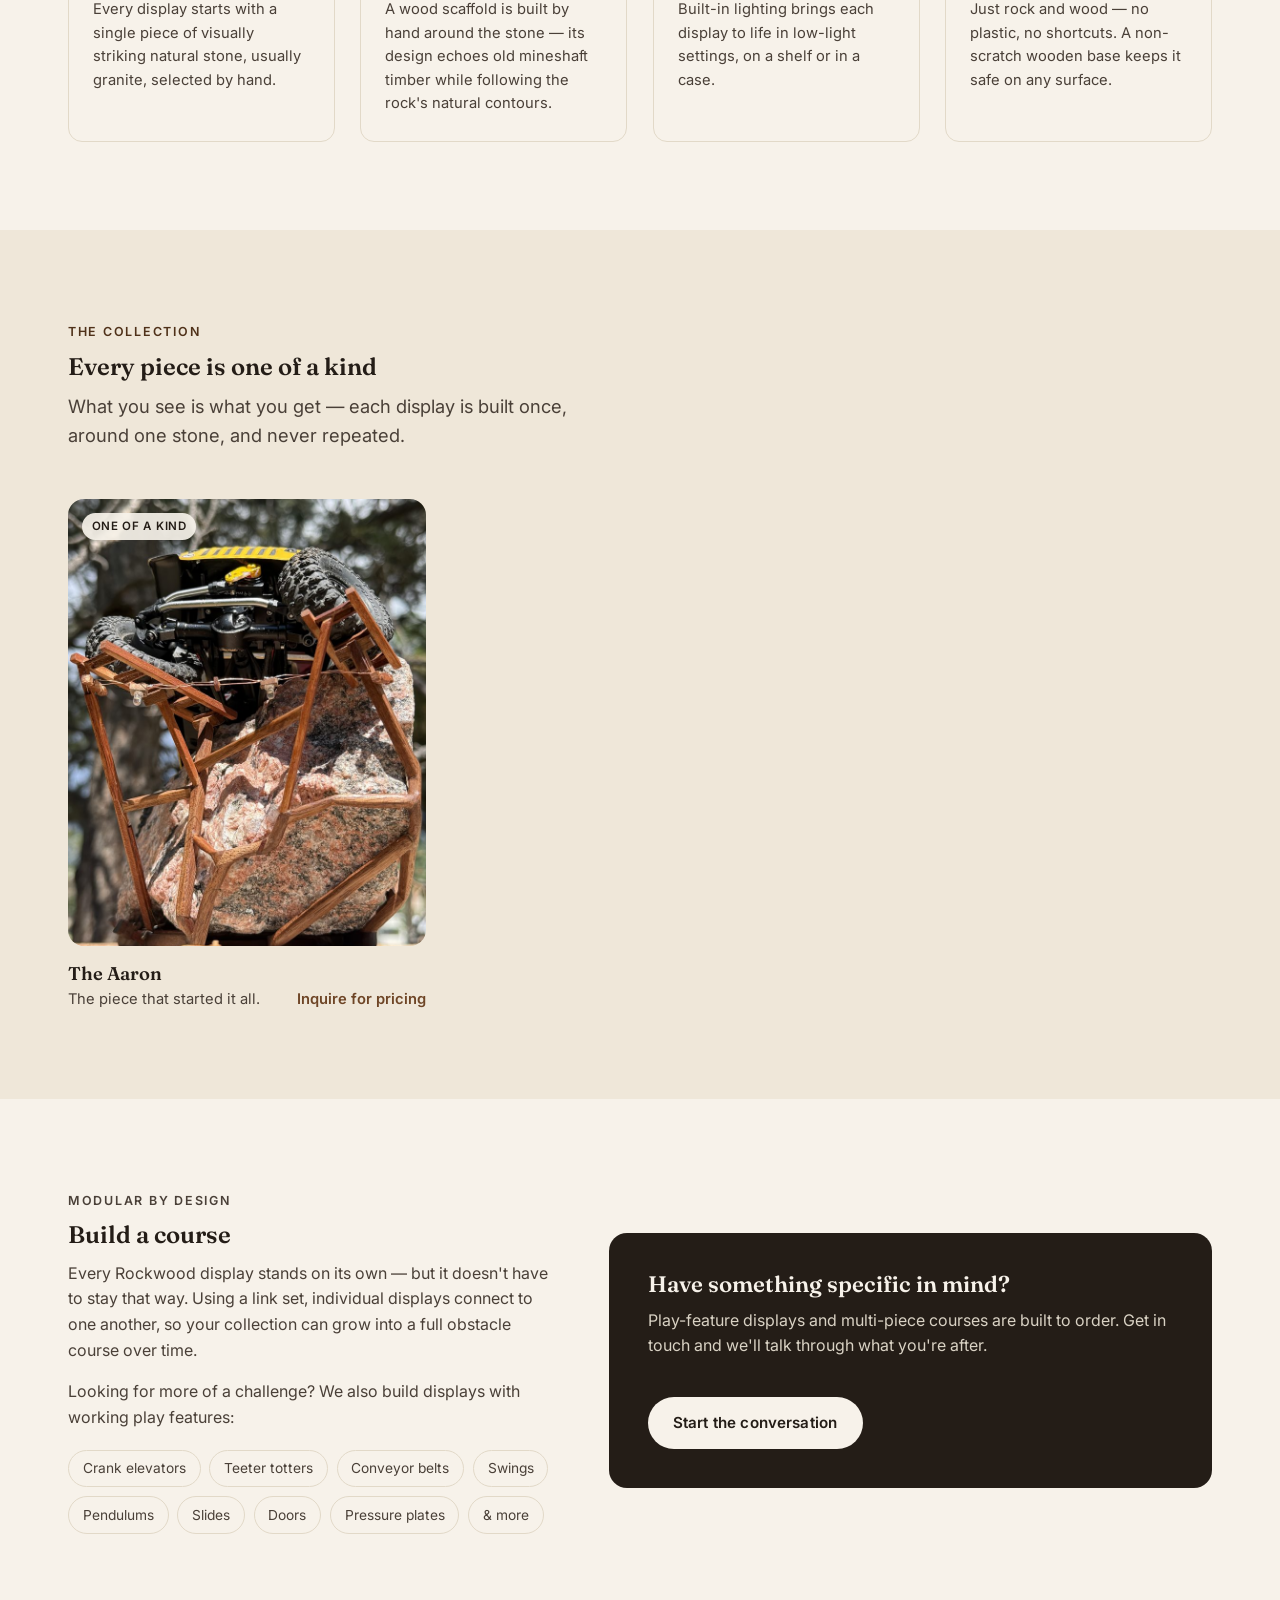
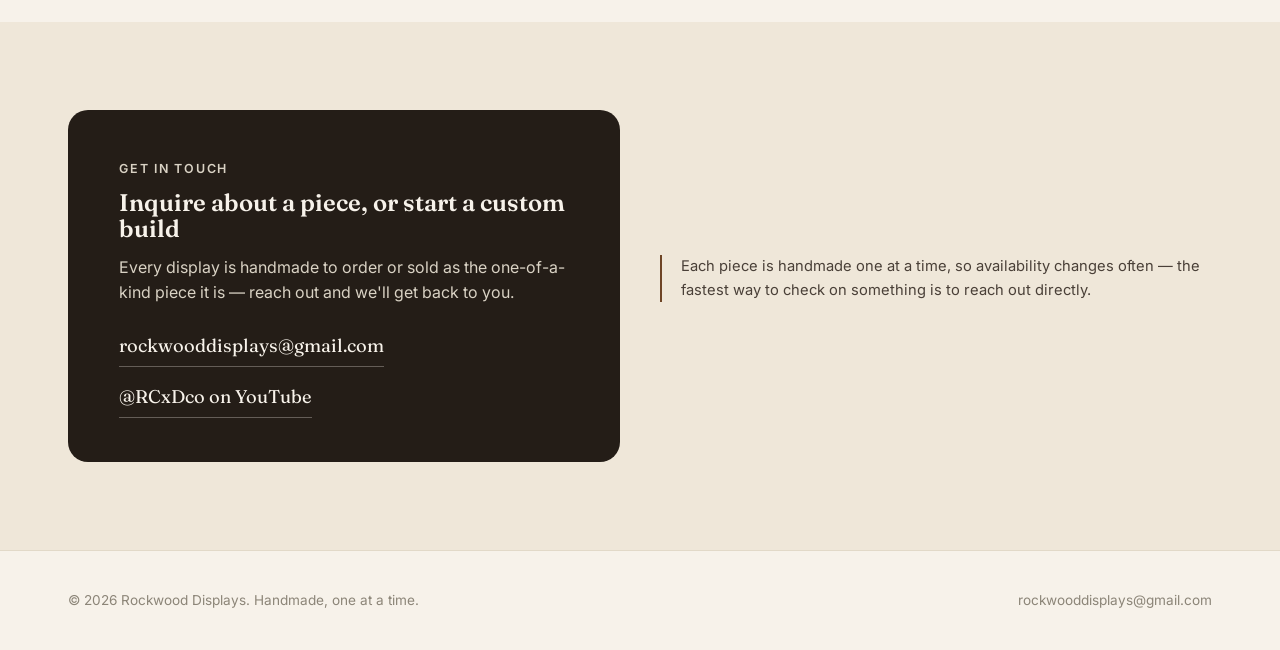
==== commit 7364fae4: "Remove standalone lighting-sketch card from story section Co-Authored-By: Claude Sonnet 5 <noreply@a" ====
--- a/index.html
+++ b/index.html
@@ -95,14 +95,6 @@
         </div>
       </div>
 
-      <div class="story-sketches story-sketches--single">
-        <figure class="sketch-card">
-          <div class="sketch-frame">
-            <img src="images/story/lighting-sketch.jpg" alt="Hand-drawn wiring diagram for the display's integrated LED lighting, with notes for the switch, battery, and leads">
-          </div>
-          <figcaption>Working out the integrated lighting</figcaption>
-        </figure>
-      </div>
 
       <div class="features">
         <div class="feature-card">
--- a/css/styles.css
+++ b/css/styles.css
@@ -356,44 +356,6 @@
   .story-step-panel { min-height: 74vh; }
 }
 
-.story-sketches--single {
-  grid-template-columns: minmax(0, 360px);
-  justify-content: center;
-}
-
-/* concept sketches */
-.story-sketches {
-  display: grid;
-  gap: 1.6rem;
-  grid-template-columns: 1fr;
-  margin-top: 2.4rem;
-}
-@media (min-width: 700px) {
-  .story-sketches { grid-template-columns: repeat(2, 1fr); }
-}
-.sketch-card {
-  margin: 0;
-  background: var(--cream-deep);
-  border: 1px solid var(--line);
-  border-radius: 16px;
-  padding: 1.4rem 1.4rem 1.2rem;
-}
-.sketch-frame {
-  aspect-ratio: 4 / 5;
-  border-radius: 10px;
-  overflow: hidden;
-  background: #fff;
-  display: flex;
-  align-items: center;
-  justify-content: center;
-}
-.sketch-frame img { width: 100%; height: 100%; object-fit: contain; }
-.sketch-card figcaption {
-  margin-top: 1rem;
-  font-size: .85rem;
-  color: var(--ink-soft);
-  text-align: center;
-}
 
 /* feature grid */
 .features {
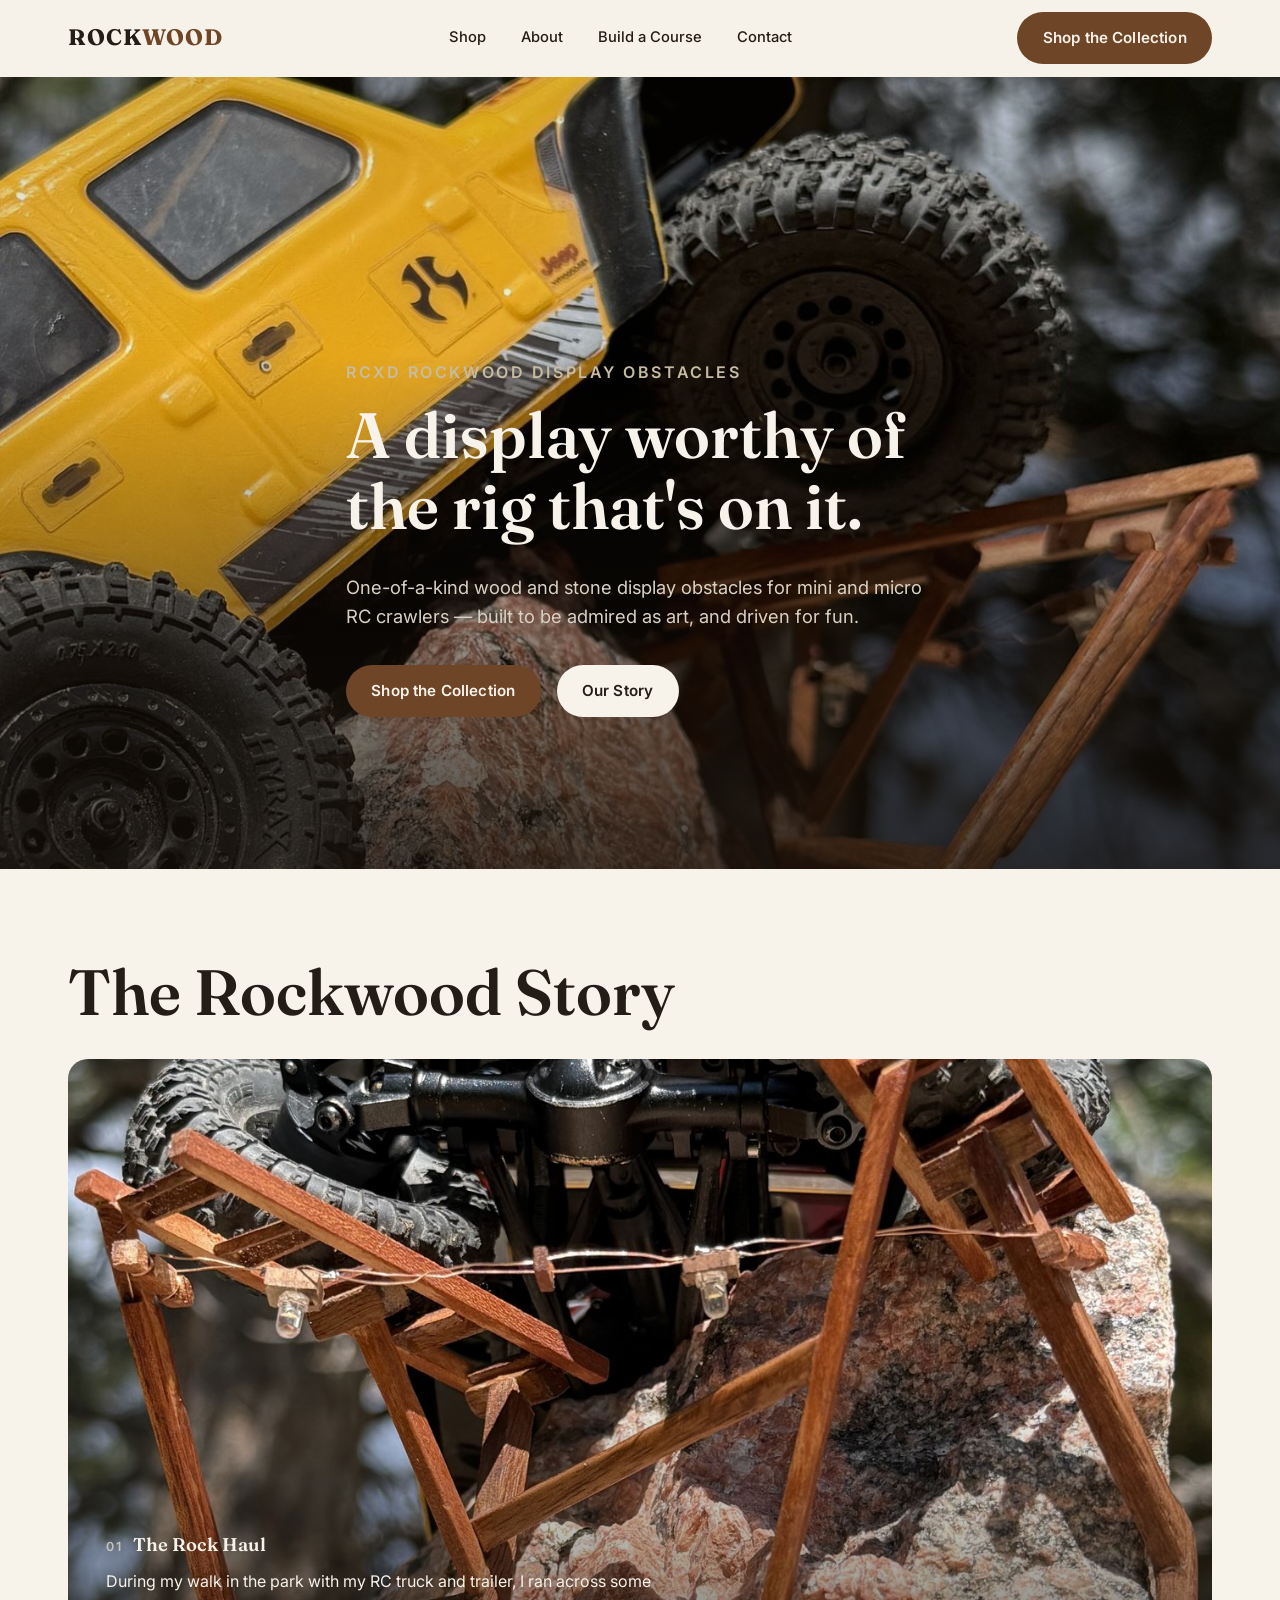
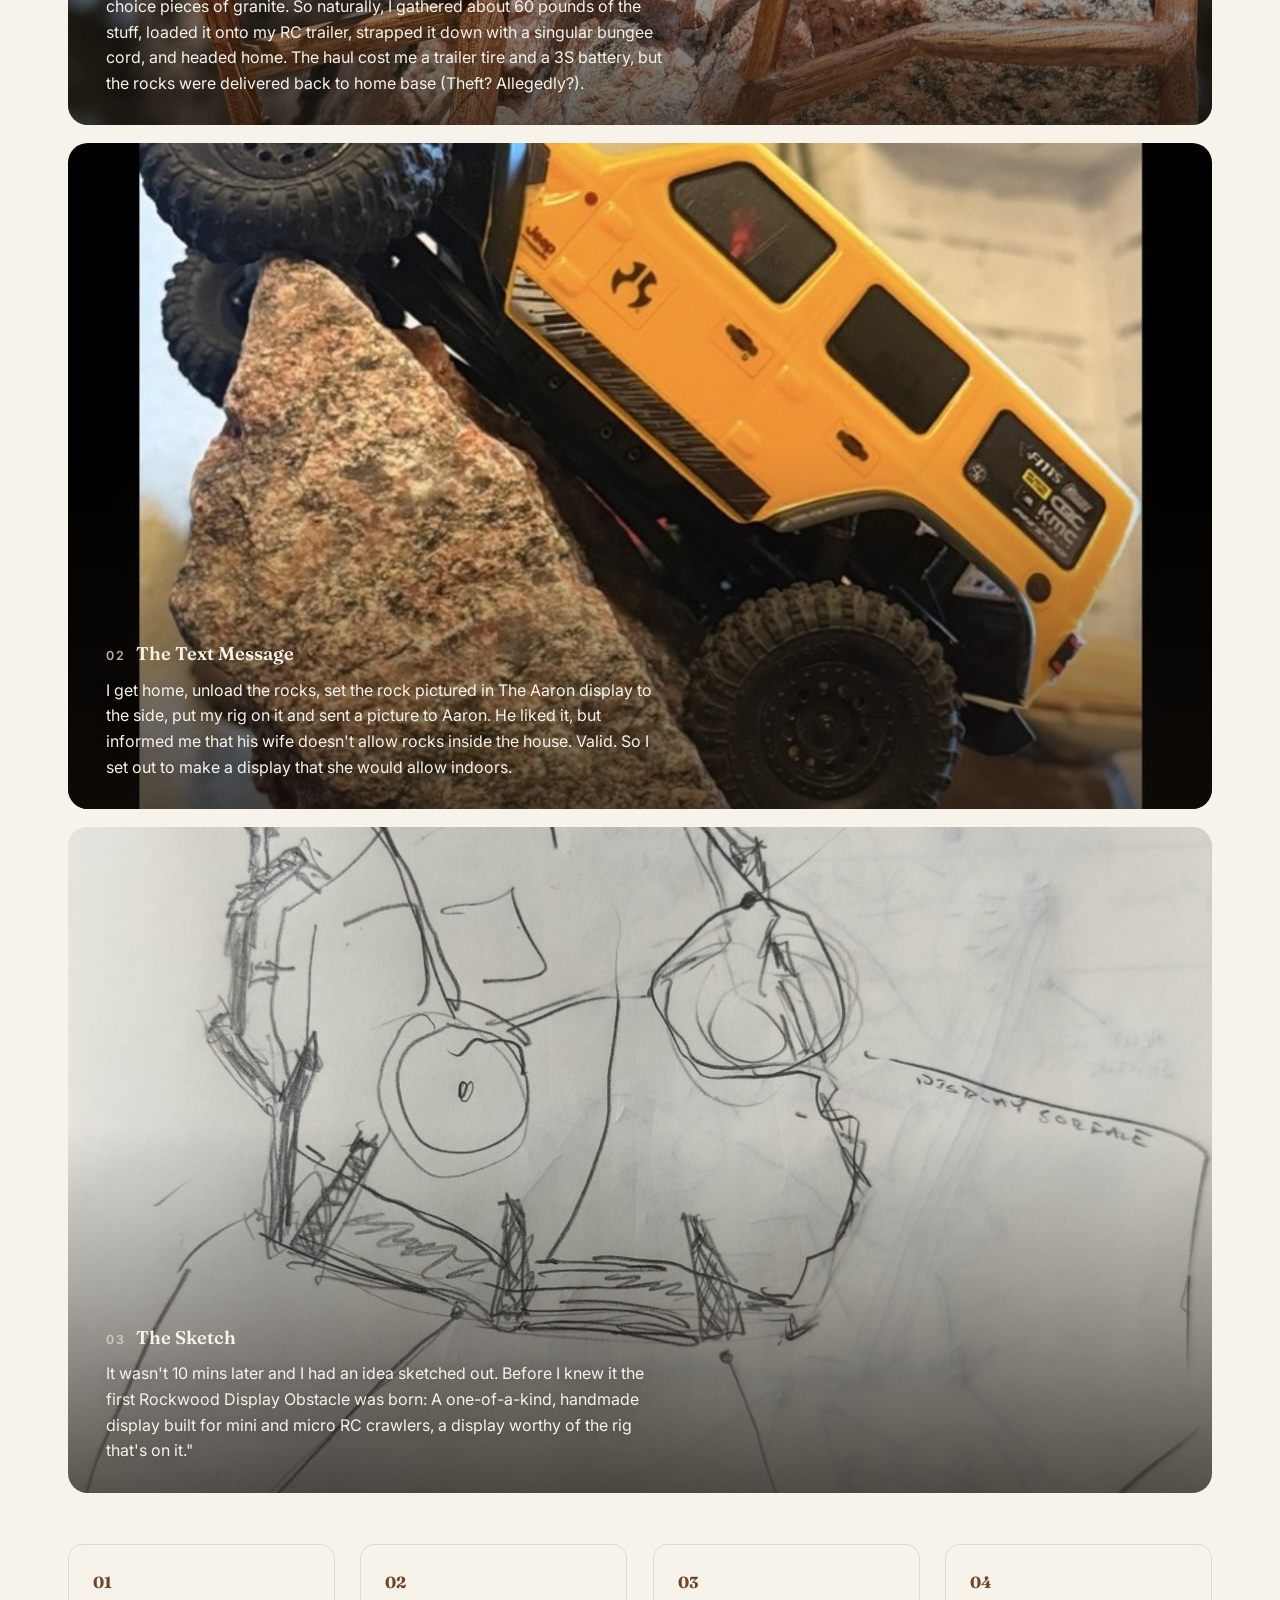
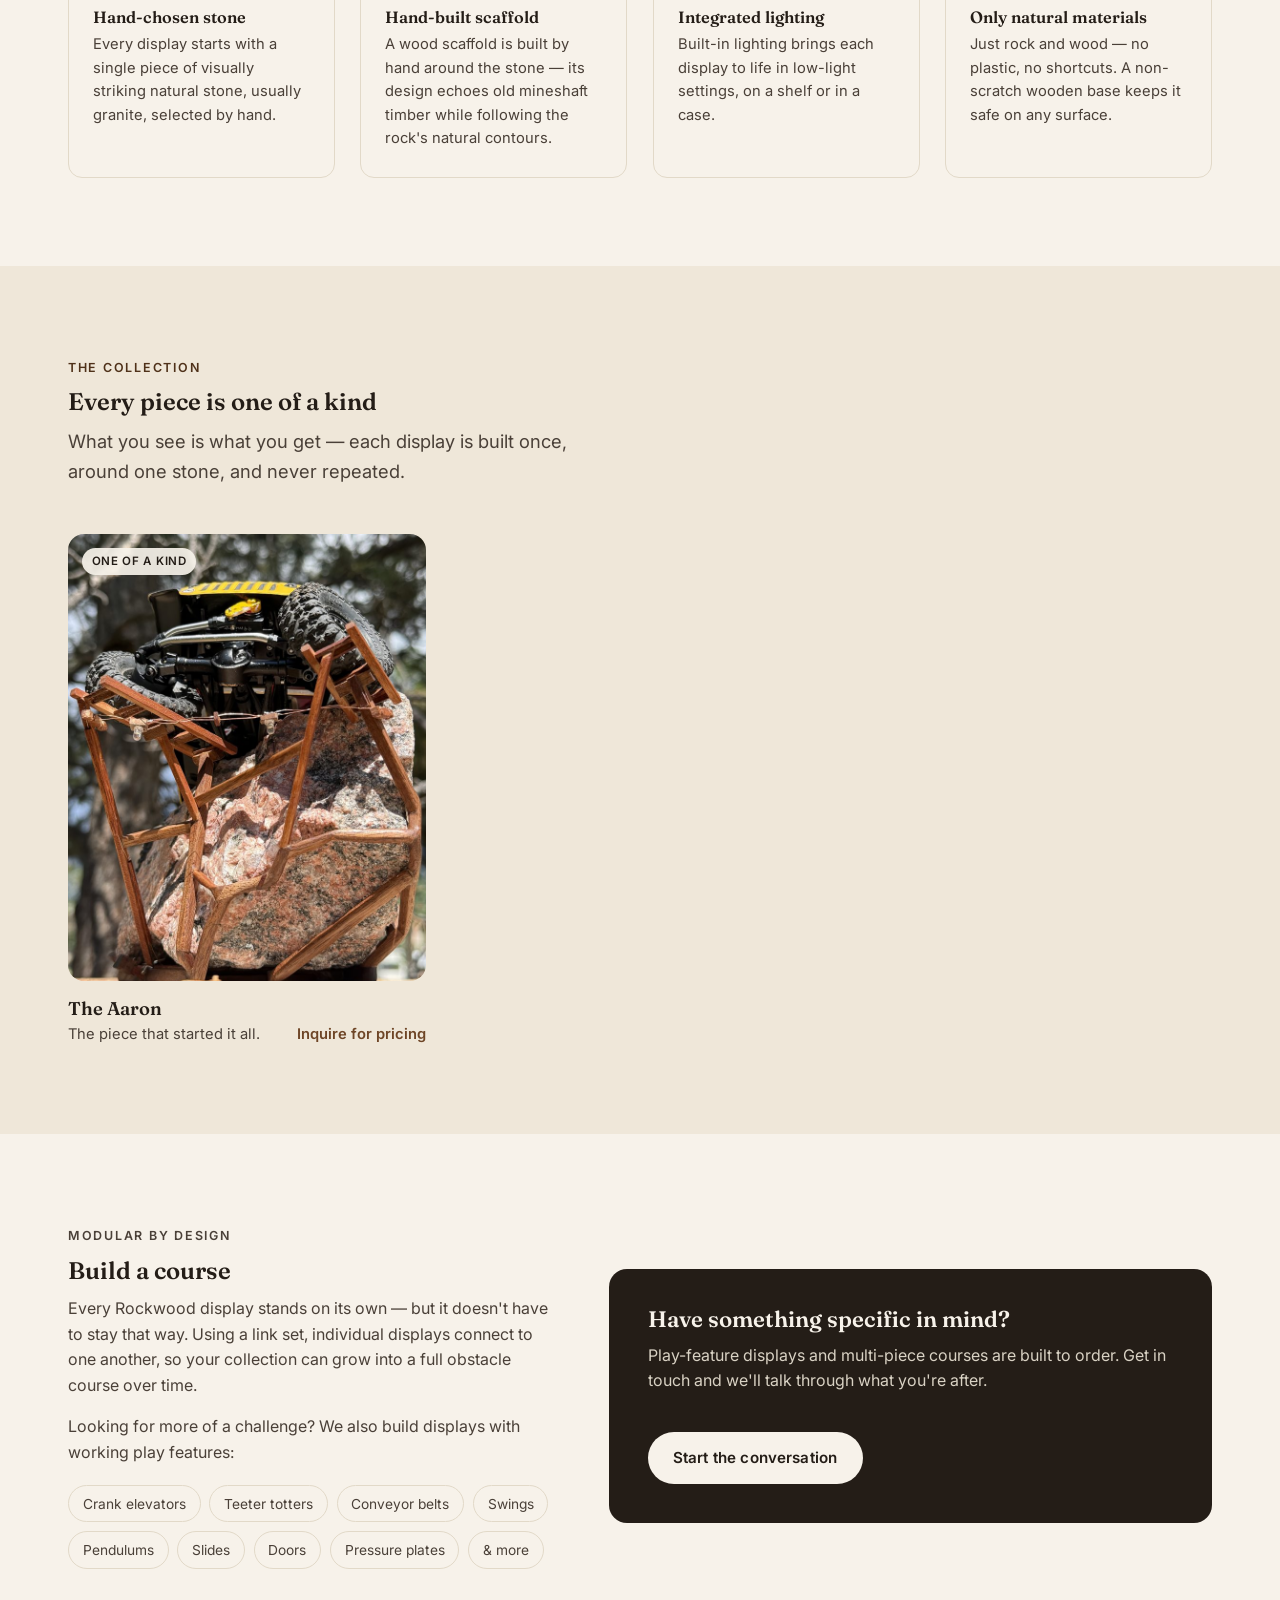
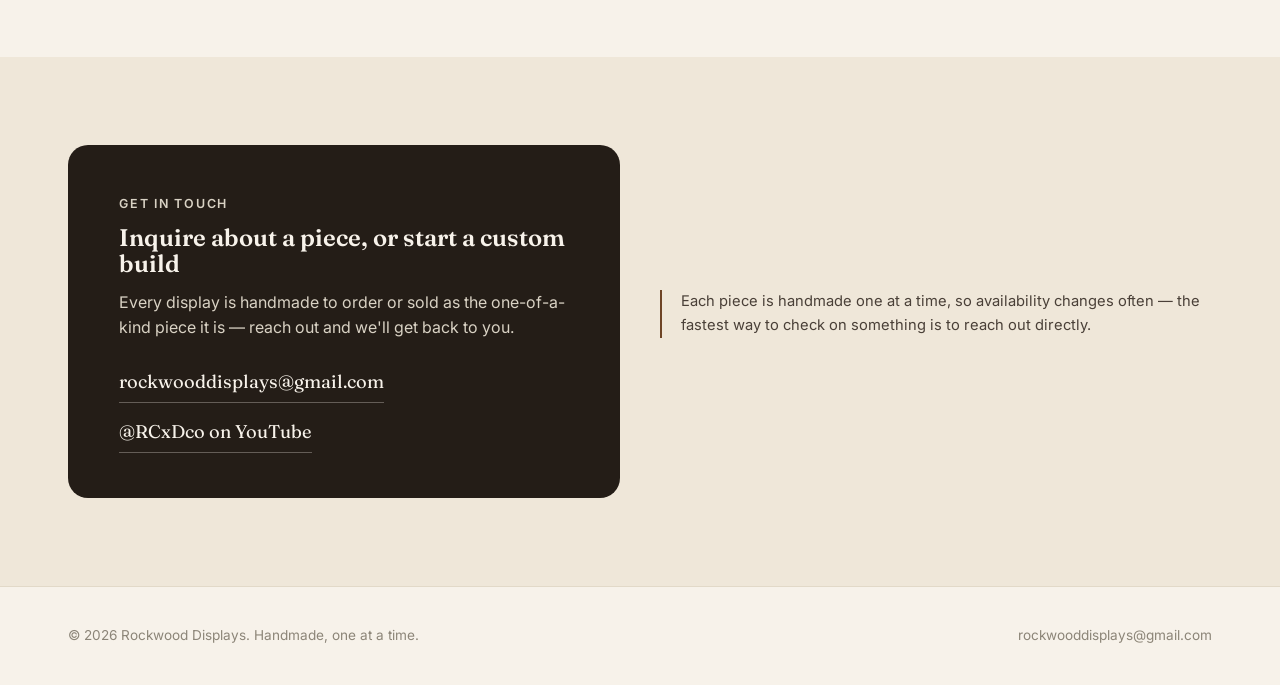
==== commit 962ffdf8: "Make "The Rockwood Story" a proper large heading, matching hero h1 size Co-Authored-By: Claude Sonne" ====
--- a/index.html
+++ b/index.html
@@ -61,7 +61,7 @@
   <!-- ================= ABOUT ================= -->
   <section id="about">
     <div class="wrap">
-      <p class="eyebrow">The Rockwood Story</p>
+      <h2 class="story-heading">The Rockwood Story</h2>
 
       <div class="story-timeline">
         <div class="story-step">
--- a/css/styles.css
+++ b/css/styles.css
@@ -290,6 +290,12 @@
   border-radius: 10px;
 }
 
+.story-heading {
+  font-size: clamp(2.4rem, 5.5vw, 4rem);
+  margin: 0 0 .5em;
+  max-width: 16ch;
+}
+
 /* story timeline */
 .story-timeline {
   margin-top: 2rem;
